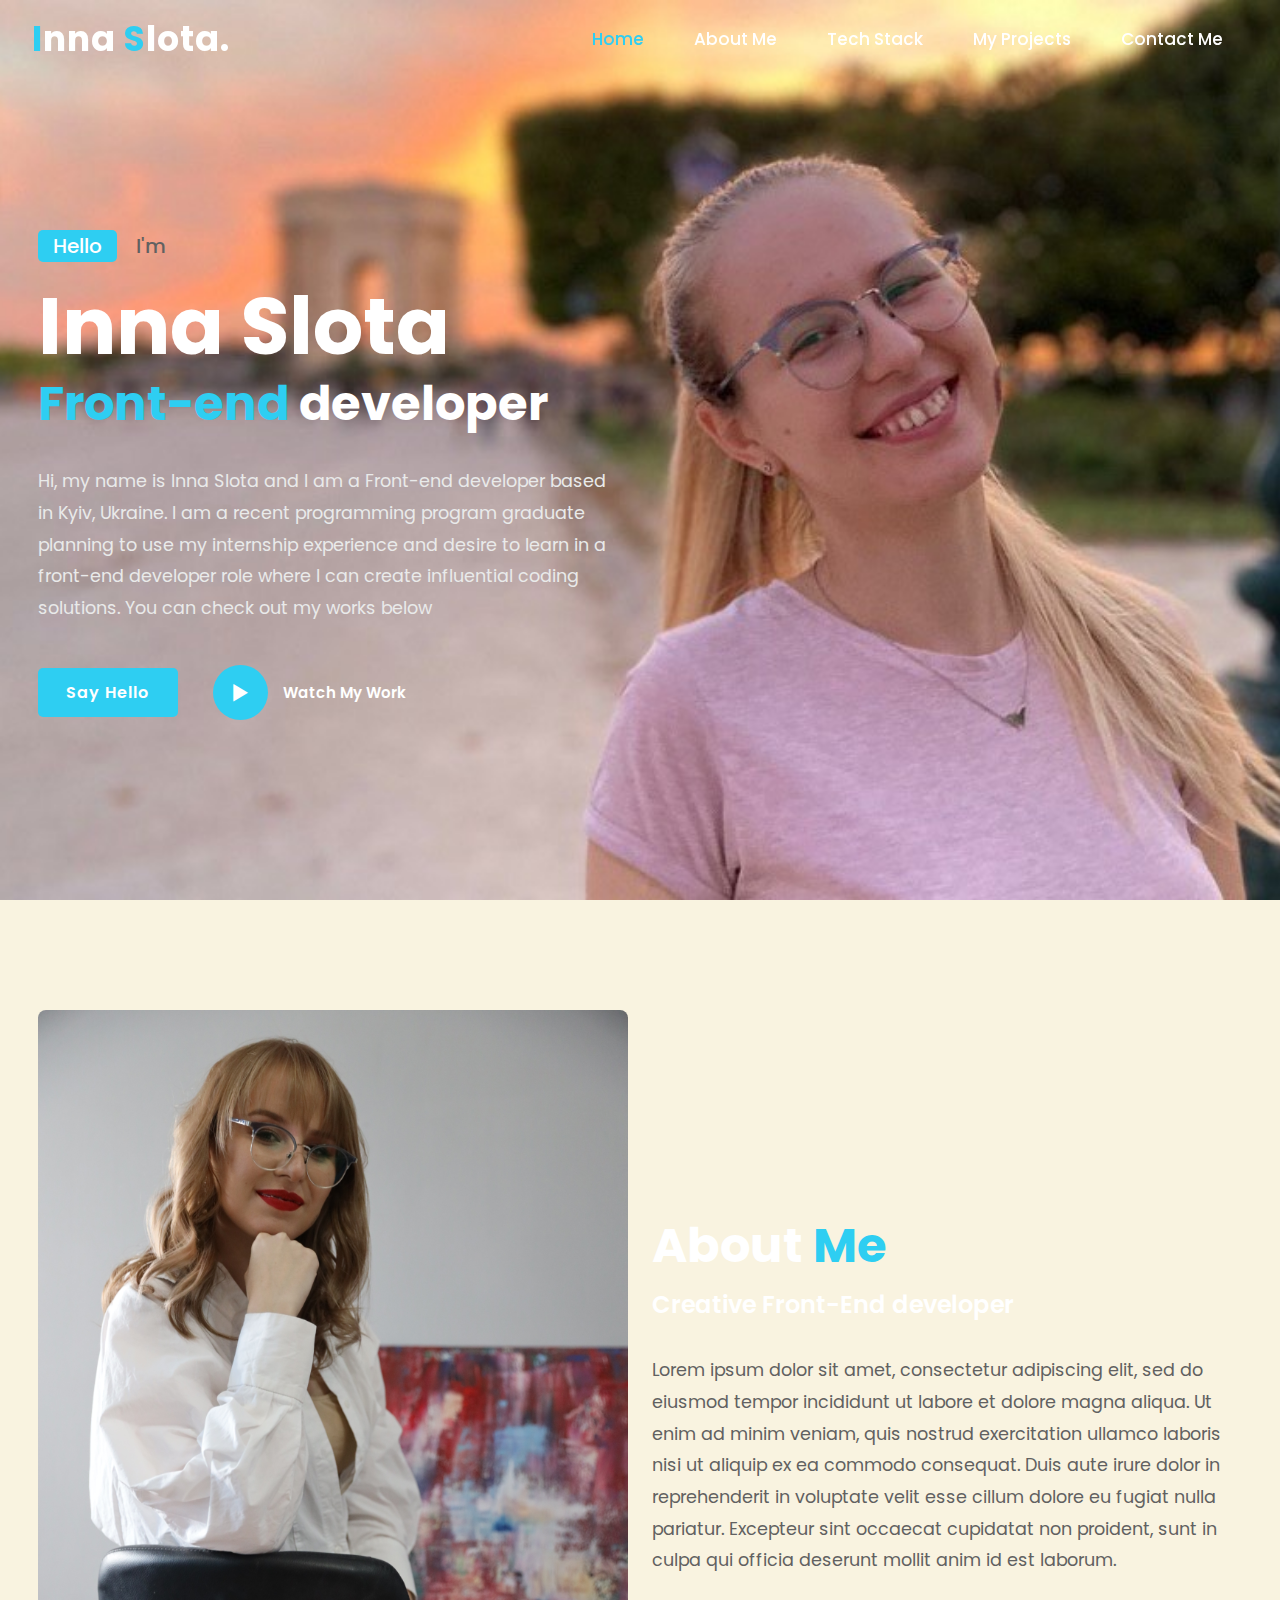
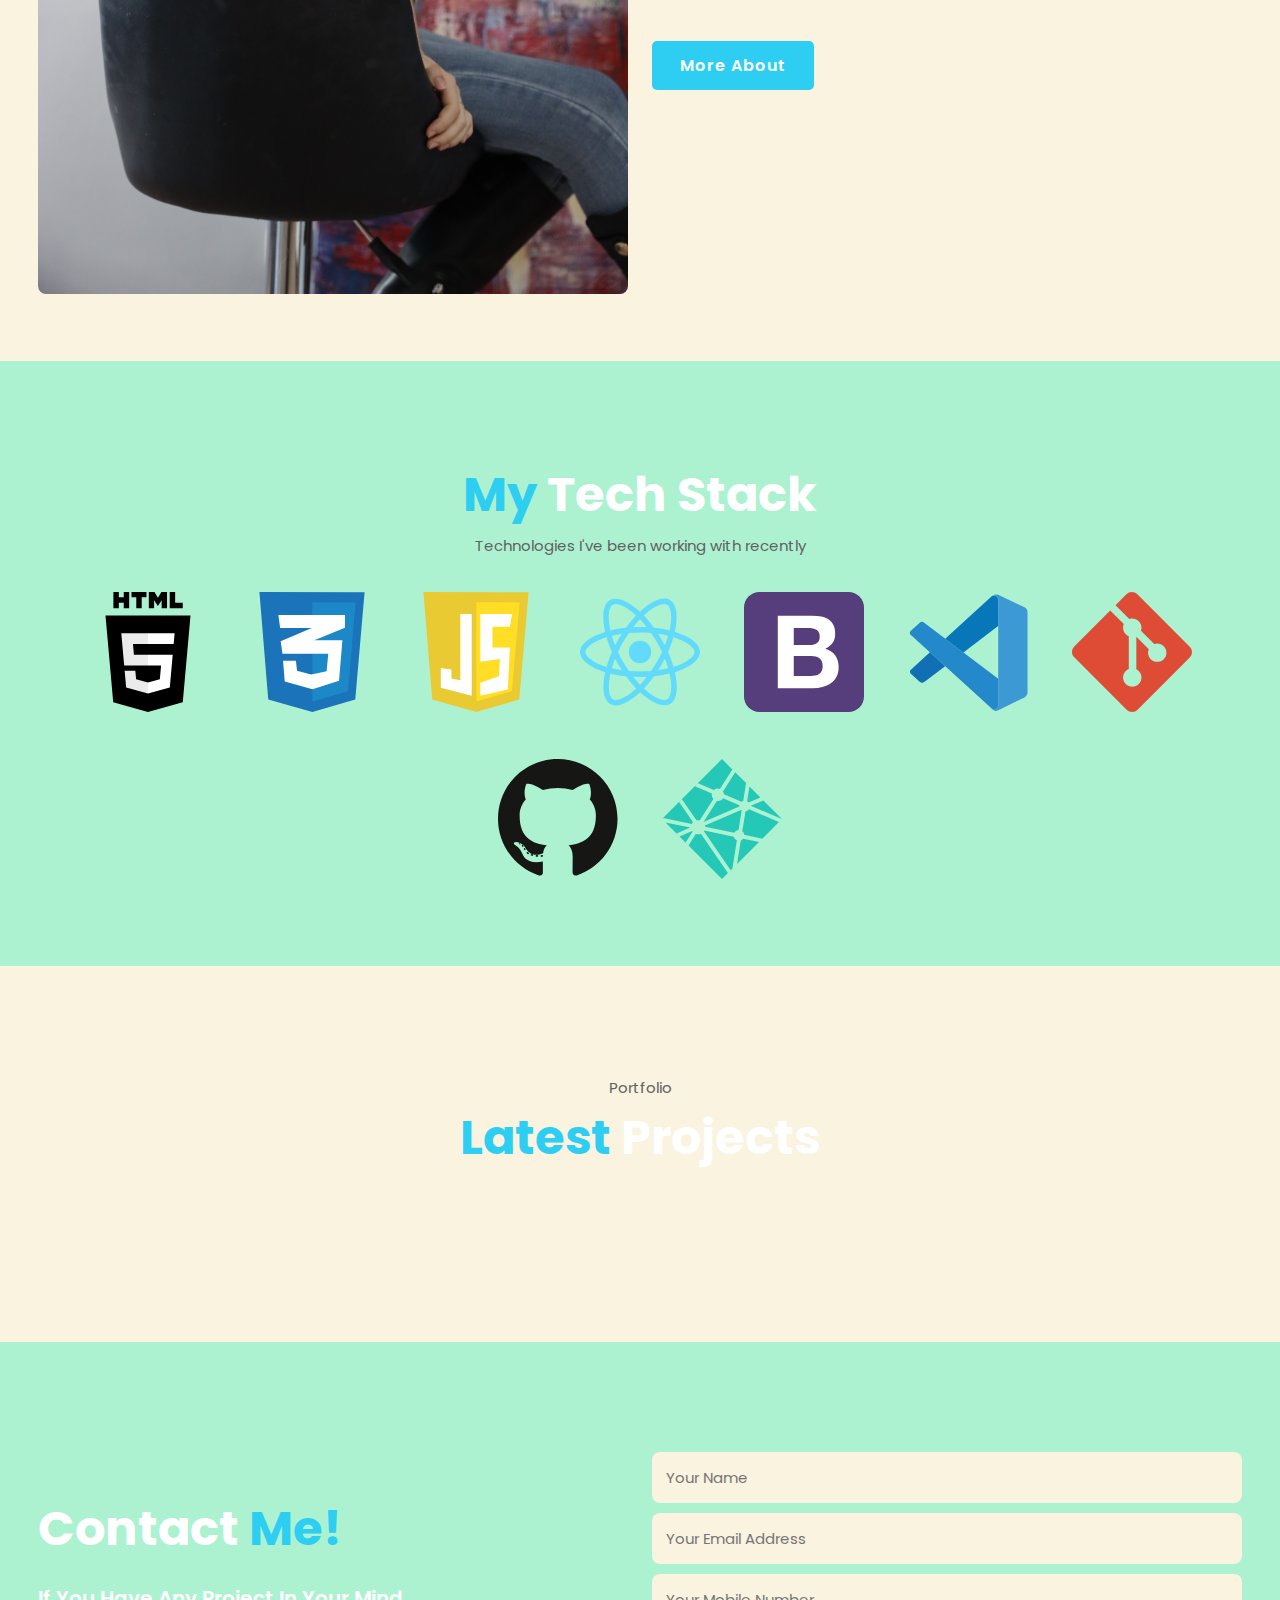
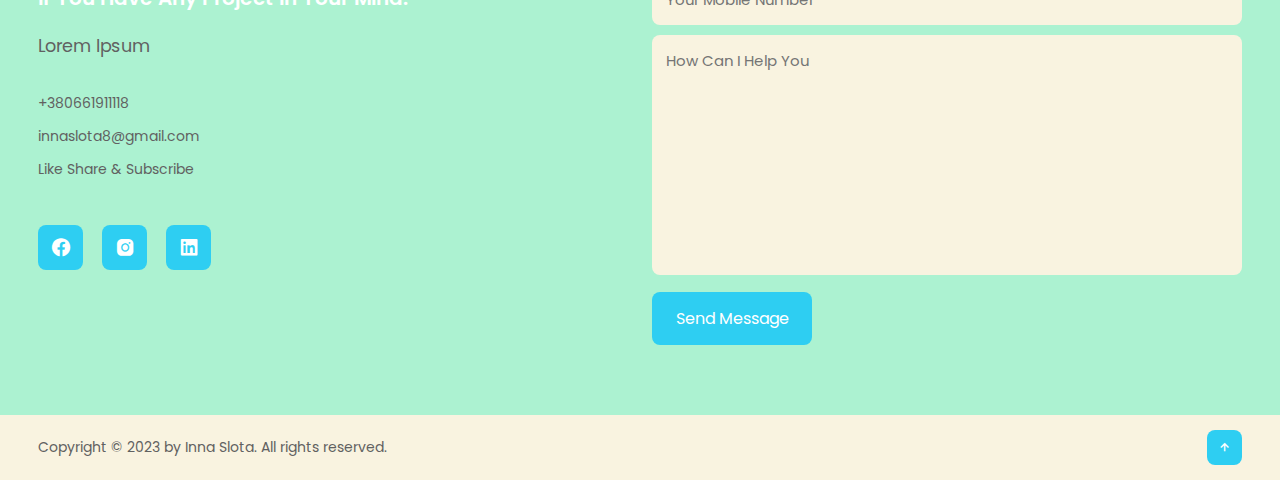
==== index.html @ 98065ada "Updated design to be responsive" ====
<!DOCTYPE html>
<html lang="en">
  <head>
    <meta charset="UTF-8" />
    <meta http-equiv="X-UA-Compatible" content="IE=edge" />
    <meta name="viewport" content="width=device-width, initial-scale=1.0" />
    <title>Portfolio</title>
    <link rel="stylesheet" href="styles/style.css" />
    <link
      rel="stylesheet"
      href="https://unpkg.com/boxicons@latest/css/boxicons.min.css"
    />
    <link
      href="https://fonts.googleapis.com/css2?family=Poppins:wght@300;400;500;600;700;800;900&display=swap"
      rel="stylesheet"
    />
  </head>
  <body>
    <!--header design-->
    <header>
      <a href="#" class="logo"><span>I</span>nna<span> S</span>lota.</a>

      <ul class="navlist">
        <li>
          <a href="#home" class="active navlink">Home</a>
        </li>
        <li>
          <a href="#about" class="navlink">About Me</a>
        </li>
        <li>
          <a href="#techstack" class="navlink">Tech Stack</a>
        </li>
        <li>
          <a href="#portfolio" class="navlink">My Projects</a>
        </li>
        <li>
          <a href="#contact" class="navlink">Contact Me</a>
        </li>
      </ul>

      <div class="bx bx-menu" id="menu-icon"></div>
    </header>

    <!--home section design-->
    <section class="home" id="home">
      <div class="home-text">
        <div class="slide">
          <span class="one">Hello</span>
          <span class="two">I'm</span>
        </div>
        <h1>Inna Slota</h1>
        <h3><span>Front-end</span> developer</h3>
        <p>
          Hi, my name is Inna Slota and I am a Front-end developer based in
          Kyiv, Ukraine. I am a recent programming program graduate planning to
          use my internship experience and desire to learn in a front-end
          developer role where I can create influential coding solutions. You
          can check out my works below
        </p>
        <div class="button">
          <a href="#" class="btn">Say Hello</a>
          <a href="#" class="btn2"><i class="bx bx-play"></i> Watch My Work</a>
        </div>
      </div>
    </section>

    <!--about section design-->
    <section class="about" id="about">
      <div class="about-img">
        <img src="images/6I7A5050.JPG" alt="about-me-photo" />
      </div>

      <div class="about-text">
        <h2>About <span>Me</span></h2>
        <h4>Creative Front-End developer</h4>
        <p>
          Lorem ipsum dolor sit amet, consectetur adipiscing elit, sed do
          eiusmod tempor incididunt ut labore et dolore magna aliqua. Ut enim ad
          minim veniam, quis nostrud exercitation ullamco laboris nisi ut
          aliquip ex ea commodo consequat. Duis aute irure dolor in
          reprehenderit in voluptate velit esse cillum dolore eu fugiat nulla
          pariatur. Excepteur sint occaecat cupidatat non proident, sunt in
          culpa qui officia deserunt mollit anim id est laborum.
        </p>
        <a href="#" class="btn">More About</a>
      </div>
    </section>

    <!--tech stack section design-->
    <section class="techstack" id="techstack">
      <div class="main-text">
        <h2><span>My</span> Tech Stack</h2>
        <p>Technologies I've been working with recently</p>

        <div class="stack-icons">
          <img src="images/html5-2.svg" alt="html5" />
          <img src="images/css-3.svg" alt="css3" />
          <img src="images/javascript-1.svg" alt="javascript" />
          <img src="images/react-2.svg" alt="react" />
          <img src="images/bootstrap-4.svg" alt="bootstrap" />
          <img src="images/visual-studio-code-1.svg" alt="visual studio code" />
          <img src="images/git-icon.svg" alt="git" />
          <img src="images/github-icon-1.svg" alt="github" />
          <img src="images/netlify.svg" alt="netfily" />
        </div>
      </div>
    </section>

    <!--portfolio section design-->
    <section class="portfolio" id="portfolio">
      <div class="main-text">
        <p>Portfolio</p>
        <h2><span>Latest</span> Projects</h2>
      </div>

      <div class="portfolio-content">
        <div class="row">
          <img src="img/Сочинение-на-тему-Природа.jpeg" alt="" />
          <div class="layer">
            <h5>Visual Design</h5>
            <p>Lorem ipsum</p>
            <a href="#"><i class="bx bx-link"></i></a>
          </div>
        </div>

        <div class="row">
          <img src="img/Сочинение-на-тему-Природа.jpeg" alt="" />
          <div class="layer">
            <h5>Visual Design</h5>
            <p>Lorem ipsum</p>
            <a href="#"><i class="bx bx-link"></i></a>
          </div>
        </div>

        <div class="row">
          <img src="img/Сочинение-на-тему-Природа.jpeg" alt="" />
          <div class="layer">
            <h5>Visual Design</h5>
            <p>Lorem ipsum</p>
            <a href="#"><i class="bx bx-link"></i></a>
          </div>
        </div>

        <div class="row">
          <img src="img/Сочинение-на-тему-Природа.jpeg" alt="" />
          <div class="layer">
            <h5>Visual Design</h5>
            <p>Lorem ipsum</p>
            <a href="#"><i class="bx bx-link"></i></a>
          </div>
        </div>
      </div>
    </section>

    <!--contact section design-->
    <section class="contact" id="contact">
      <div class="contact-text">
        <h2>Contact <span>Me!</span></h2>
        <h4>If You Have Any Project In Your Mind.</h4>
        <p>Lorem Ipsum</p>
        <div class="list">
          <li><a href="#">+380661911118</a></li>
          <li><a href="#">innaslota8@gmail.com</a></li>
          <li><a href="#">Like Share & Subscribe</a></li>
        </div>

        <div class="contact-icons">
          <a href=""><i class="bx bxl-facebook-circle"></i></a>
          <a href=""><i class="bx bxl-instagram-alt"></i></a>
          <a href=""><i class="bx bxl-linkedin-square"></i></a>
        </div>
      </div>

      <div class="contact-form">
        <form action="">
          <input type="name" placeholder="Your Name" required />
          <input type="email" placeholder="Your Email Address" required />
          <input type="" placeholder="Your Mobile Number" required />
          <textarea
            name=""
            id=""
            cols="35"
            rows="10"
            placeholder="How Can I Help You"
            required
          ></textarea>
          <input type="submit" value="Send Message" class="submit" required />
        </form>
      </div>
    </section>

    <!--end section design-->
    <section class="end">
      <div class="last-text">
        <p>Copyright © 2023 by Inna Slota. All rights reserved.</p>
      </div>

      <div class="top">
        <a href="#home"><i class="bx bx-up-arrow-alt"></i></a>
      </div>
    </section>

    <!--custom JS link-->
    <script src="app.js"></script>
  </body>
</html>
---- styles/style.css ----
* {
  padding: 0;
  margin: 0;
  box-sizing: border-box;
  font-family: "Poppins", sans-serif;
  text-decoration: none;
  list-style: none;
  scroll-behavior: smooth;
}

:root {
  --bg-color: #f9f3e0;
  --second-bg-color: #acf2d1;
  --text-color: #fff;
  --second-color: rgb(97, 97, 97);
  --main-color: #2ecef2;
  --big-font: 5rem;
  --h2-font: 3rem;
  --p-font: 1.1rem;
}

body {
  background: var(--bg-color);
  color: var(--text-color);
}

header {
  position: fixed;
  width: 100%;
  top: 0;
  right: 0;
  z-index: 1000;
  display: flex;
  align-items: center;
  justify-content: space-between;
  background: transparent;
  padding: 22px 15%;
  border-bottom: 1px solid transparent;
  transition: all 0.45s ease;
}

header.sticky {
  background: linear-gradient(
    180deg,
    rgba(249, 243, 224, 1) 0%,
    rgba(46, 206, 242, 1) 280%
  );
  border-bottom: 1px solid #b0e4f0;
  padding: 12px 15%;
}

.logo {
  color: var(--text-color);
  font-size: 35px;
  font-weight: 700;
  letter-spacing: 1px;
}

span {
  color: var(--main-color);
}

.navlist {
  display: flex;
}

.navlist a {
  color: var(--text-color);
  text-shadow: #304c67;
  font-size: 17px;
  font-weight: 500;
  margin: 0 25px;
  transition: all 0.45s ease;
}

.navlist a:hover {
  color: var(--main-color);
}

.navlist a.active {
  color: var(--main-color);
}

#menu-icon {
  font-size: 35px;
  color: var(--text-color);
  z-index: 10001;
  cursor: pointer;
  margin-left: 25px;
  display: none;
}

/*design Home section*/
section {
  padding: 160px 15% 120px;
}

.home {
  position: relative;
  height: 100vh;
  width: 100%;
  background-image: url(../images/background.jpg);
  background-size: cover;
  background-position: center;
  display: flex;
  align-items: center;
  justify-content: flex-start;
}

.slide {
  margin-bottom: 20px;
}

.one {
  display: inline-block;
  margin-right: 15px;
  height: 32px;
  padding: 0 15px;
  line-height: 32px;
  font-size: 20px;
  font-weight: 500;
  border-radius: 5px;
  background: var(--main-color);
  color: var(--text-color);
}

.two {
  display: inline-block;
  color: var(--second-color);
  font-size: 20px;
  font-weight: 500;
}

.home-text h1 {
  font-size: var(--big-font);
  font-weight: 700;
  color: var(--text-color);
  line-height: 1.1;
  margin: 0 0 8px;
}

.home-text h3 {
  color: var(--text-color);
  margin: 0 0 35px;
  font-size: 3rem;
  font-weight: 700;
  line-height: 1.1;
}

.home-text p {
  color: #e9eaea;
  font-size: var(--p-font);
  line-height: 1.8;
  margin-bottom: 40px;
  width: 580px;
}

.button {
  display: inline-flex;
  align-items: center;
  justify-content: center;
}

.btn {
  display: inline-block;
  padding: 12px 28px;
  background-color: var(--main-color);
  border-radius: 5px;
  color: var(--text-color);
  font-size: 1rem;
  letter-spacing: 1px;
  font-weight: 600;
  transition: all 0.45s ease;
}

.btn:hover {
  transform: scale(0.9);
}

.btn2 {
  display: inline-flex;
  align-items: center;
  justify-content: center;
  font-size: 15px;
  font-weight: 600;
  color: var(--text-color);
  margin-left: 35px;
}

.btn2 i {
  height: 55px;
  width: 55px;
  background: var(--main-color);
  color: var(--text-color);
  display: flex;
  align-items: center;
  justify-content: center;
  font-size: 35px;
  border-radius: 50%;
  margin-right: 15px;
  transition: all 0.45s ease;
}

.btn2 i:hover {
  transform: scale(1.1) translateY(5px);
}

/*design About section*/
.about {
  display: grid;
  grid-template-columns: repeat(2, 1fr);
  align-items: center;
  gap: 1.5rem;
}

.about-img,
.about-img img {
  height: auto;
  width: 100%;
  border-radius: 8px;
}

.about-text h2 {
  font-size: var(--h2-font);
  line-height: 1;
}

.about-text h4 {
  font-size: 24px;
  font-weight: 600;
  color: var(--text-color);
  line-height: 1.7;
  margin: 15px 0 30px;
}

.about-text p {
  color: var(--second-color);
  font-size: var(--p-font);
  line-height: 1.8;
  margin-bottom: 4rem;
}

/*design Tech Stack section*/

.stack-icons img {
  width: 120px;
  height: 120px;
  margin: 20px;
}

.stack-icons img:hover {
  transform: translateY(-8px);
  cursor: pointer;
}

.techstack {
  background: var(--second-bg-color);
}

.main-text {
  text-align: center;
}

.main-text h2 {
  font-size: var(--h2-font);
  line-height: 1;
  margin-bottom: 15px;
}

.main-text p {
  color: var(--second-color);
  font-size: 15px;
  margin-bottom: 15px;
}

/*design Portfolio section*/

.portfolio-content {
  display: grid;
  grid-template-columns: repeat(auto-fit, minmax(350px, auto));
  align-items: center;
  gap: 2.5rem;
  margin-top: 5rem;
}

.row {
  position: relative;
  overflow: hidden;
  border-radius: 8px;
  cursor: pointer;
}

.row img {
  width: 100%;
  border-radius: 8px;
  display: block;
  transition: transform 0.5s;
}

.layer {
  width: 100%;
  height: 0;
  background: linear-gradient(rgba(0, 0, 0, 0.1), #3f6181);
  position: absolute;
  border-radius: 8px;
  left: 0;
  bottom: 0;
  overflow: hidden;
  display: flex;
  flex-direction: column;
  align-items: center;
  justify-content: center;
  text-align: center;
  padding: 0 40px;
  transition: height 0.5s;
}

.layer h5 {
  font-size: 20px;
  font-weight: 600;
  margin-bottom: 15px;
}

.layer p {
  color: var(--second-color);
  font-size: 1rem;
  line-height: 1.8;
}

.layer i {
  color: var(--main-color);
  margin-top: 20px;
  font-size: 20px;
  background: var(--text-color);
  width: 60px;
  height: 60px;
  display: flex;
  align-items: center;
  justify-content: center;
  border-radius: 50%;
}

.row:hover img {
  transform: scale(1.1);
}

.row:hover .layer {
  height: 100%;
}

/*design Contact section*/

.contact {
  background: var(--second-bg-color);
  display: grid;
  grid-template-columns: repeat(2, 1fr);
  align-items: center;
  gap: 1.5rem;
}

.contact-text h4 {
  color: var(--text-color);
  margin: 18px 0;
  font-size: 20px;
  font-weight: 600;
}

.contact-text h2 {
  font-size: var(--h2-font);
}

.contact-text p {
  color: var(--second-color);
  font-size: var(--p-font);
  line-height: 1.8;
  margin-bottom: 30px;
}

.list {
  margin-bottom: 2.8rem;
}

.list li {
  margin-bottom: 12px;
}

.list li a {
  display: block;
  color: var(--second-color);
  font-size: 14px;
  transition: all 0.45s ease;
}

.list li a:hover {
  color: var(--text-color);
  transform: translate(5px);
}

.contact-icons i {
  height: 45px;
  width: 45px;
  background: var(--main-color);
  color: var(--text-color);
  font-size: 22px;
  display: inline-flex;
  align-items: center;
  justify-content: center;
  border-radius: 8px;
  margin-right: 15px;
  transition: all 0.45s ease;
  margin-bottom: 2.8rem;
}

.contact-icons i:hover {
  background: var(--text-color);
  color: var(--main-color);
}

.contact-form form {
  position: relative;
}

.contact-form form input,
form textarea {
  width: 100%;
  padding: 14px;
  background: var(--bg-color);
  color: var(--text-color);
  border: none;
  outline: none;
  font-size: 15px;
  border-radius: 8px;
  margin-bottom: 10px;
}

.contact-form textarea {
  resize: none;
  height: 240px;
}

.contact-form .submit {
  display: inline-block;
  font-size: 16px;
  background: var(--main-color);
  color: var(--text-color);
  width: 160px;
  transition: all 0.45s ease;
}

.contact-form .submit:hover {
  transform: scale(1.1);
  cursor: pointer;
}

/*design End section*/

.end {
  padding: 20px 15%;
  display: flex;
  flex-wrap: wrap;
  align-items: center;
  justify-content: space-between;
  gap: 2rem;
  background: var(--bg-color);
}

.last-text p {
  color: var(--second-color);
  font-size: 14px;
}

.top i {
  padding: 10px;
  border-radius: 8px;
  font-size: 15px;
  color: var(--text-color);
  background: var(--main-color);
}

/*Responsive*/

@media (max-width: 1480px) {
  header {
    padding: 12px 2.5%;
    transition: 0.1s;
  }

  header.sticky {
    padding: 10px 2.5%;
    transition: 0.1s;
  }

  section {
    padding: 110px 3% 60px;
  }

  .end {
    padding: 15px 3%;
  }
}

@media (max-width: 1100px) {
  :root {
    --big-font: 4rem;
    --h2-font: 2.5rem;
    --p-font: 1rem;
    transition: 0.1s;
  }

  .home-text h3 {
    font-size: 2.5rem;
  }
}

@media (max-width: 920px) {
  .about {
    grid-template-columns: 1fr;
  }

  .about-img {
    margin: 0 auto;
    order: 2;
  }

  .about-img img {
    width: 100%;
    height: auto;
    max-width: 100%;
  }

  .contact {
    grid-template-columns: 1fr;
  }

  #menu-icon {
    display: block;
  }

  .navlist {
    position: absolute;
    top: -1000px;
    right: 0;
    left: 0;
    display: flex;
    flex-direction: column;
    background: var(--bg-color);
    text-align: left;
    transition: all 0.45s ease;
  }

  .navlist a {
    display: block;
    margin: 17px;
    font-size: 20px;
    color: var(--second-color);
    transition: all 0.45s ease;
  }

  .navlist a:hover {
    color: var(--main-color);
  }

  .navlist a.active {
  }

  .navlist.open {
    top: 100%;
  }

  .home-text p {
    width: 360px;
  }
}

@media (max-width: 460px) {
  :root {
    --big-font: 3rem;
    --h2-font: 2rem;
    --p-font: 0.8rem;
    transition: 0.1s;
  }

  .home-text h3 {
    font-size: 2rem;
  }

  .home-text p {
    width: 100%;
    color: var(--text-color);
  }

  .home {
    height: 95vh;
  }

  .stack-icons img {
    width: 100px;
    height: 100px;
    margin: 15px;
  }
}

@media (max-width: 360px) {
  .slide {
    margin-top: 100px;
  }

  .btn,
  .btn2 {
    padding: 8px 19px;
    font-size: 0.7rem;
  }

  .btn2 i {
    width: 36px;
    height: 36px;
    font-size: 24px;
  }

  .stack-icons img {
    width: 80px;
    height: 80px;
    margin: 10px;
  }

  .home {
    height: 110vh;
  }

  .portfolio-content {
    grid-template-columns: repeat(auto-fit, minmax(200px, auto));
  }
}
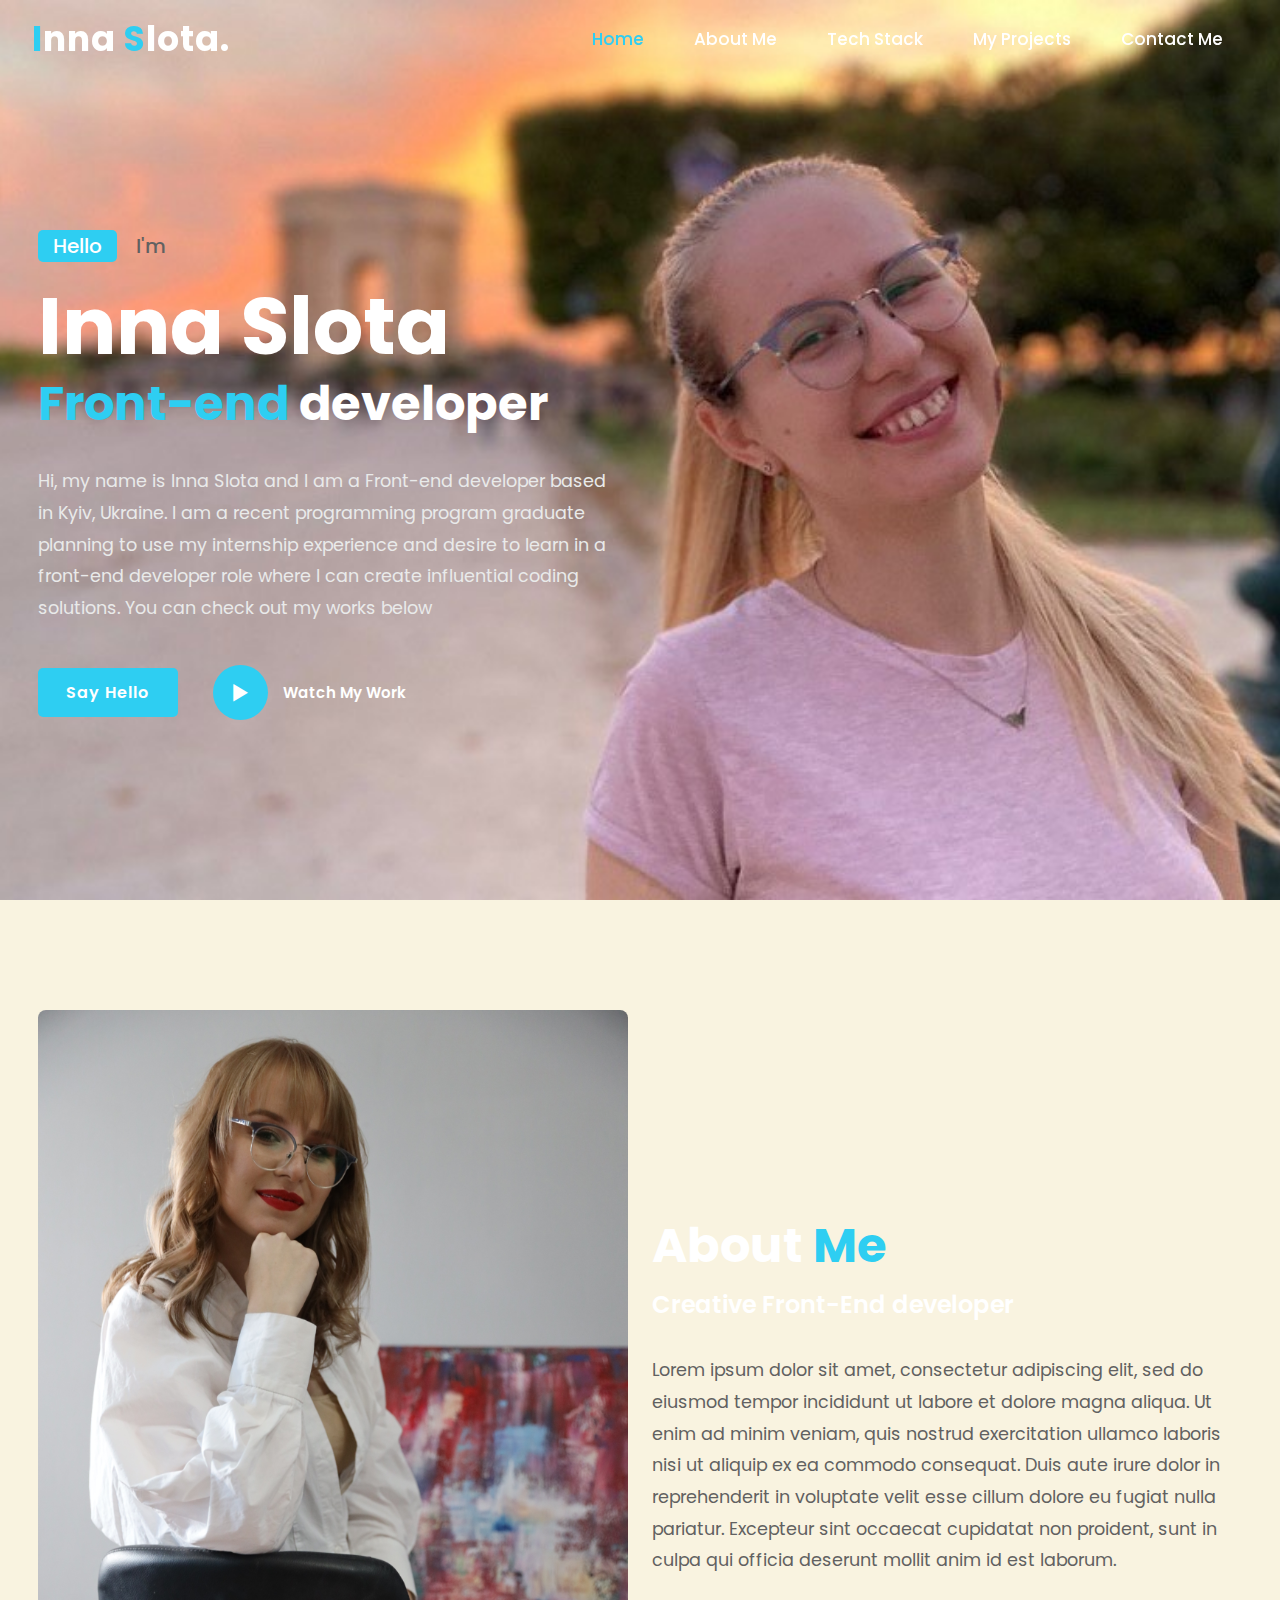
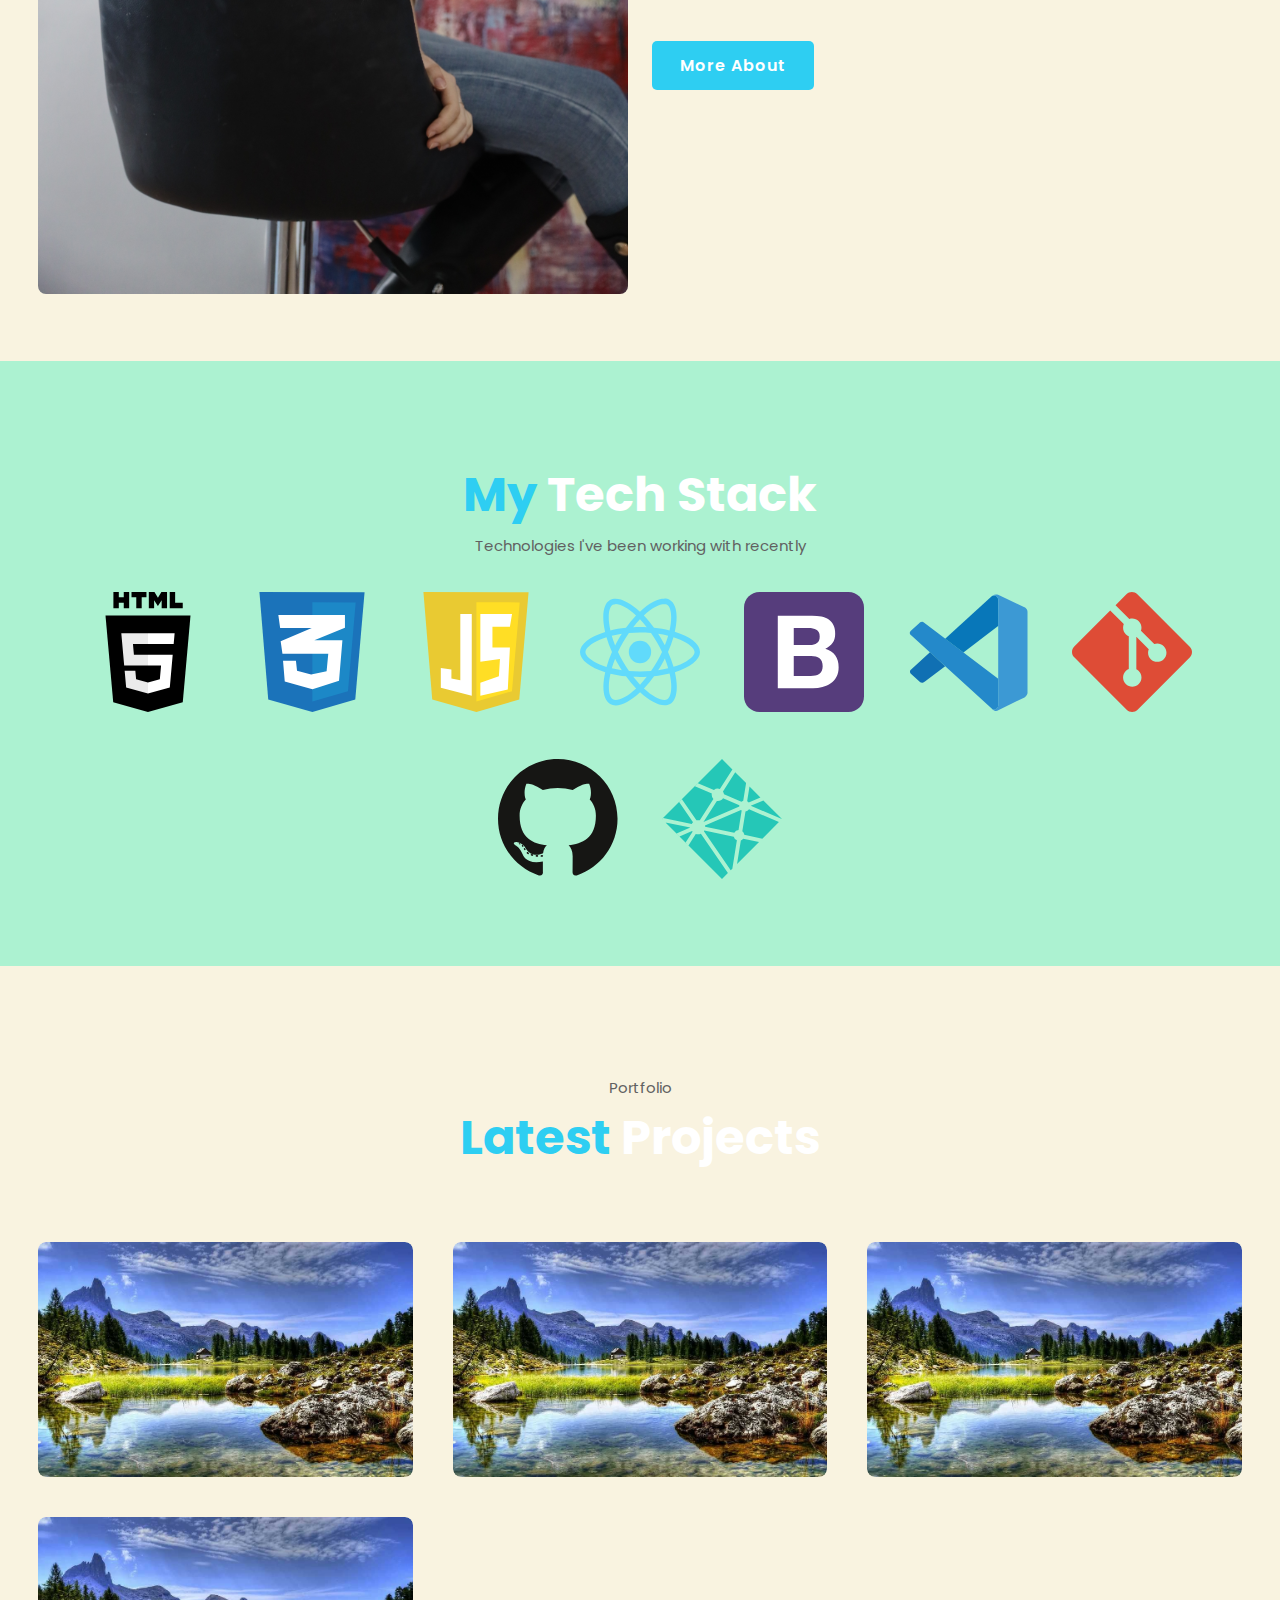
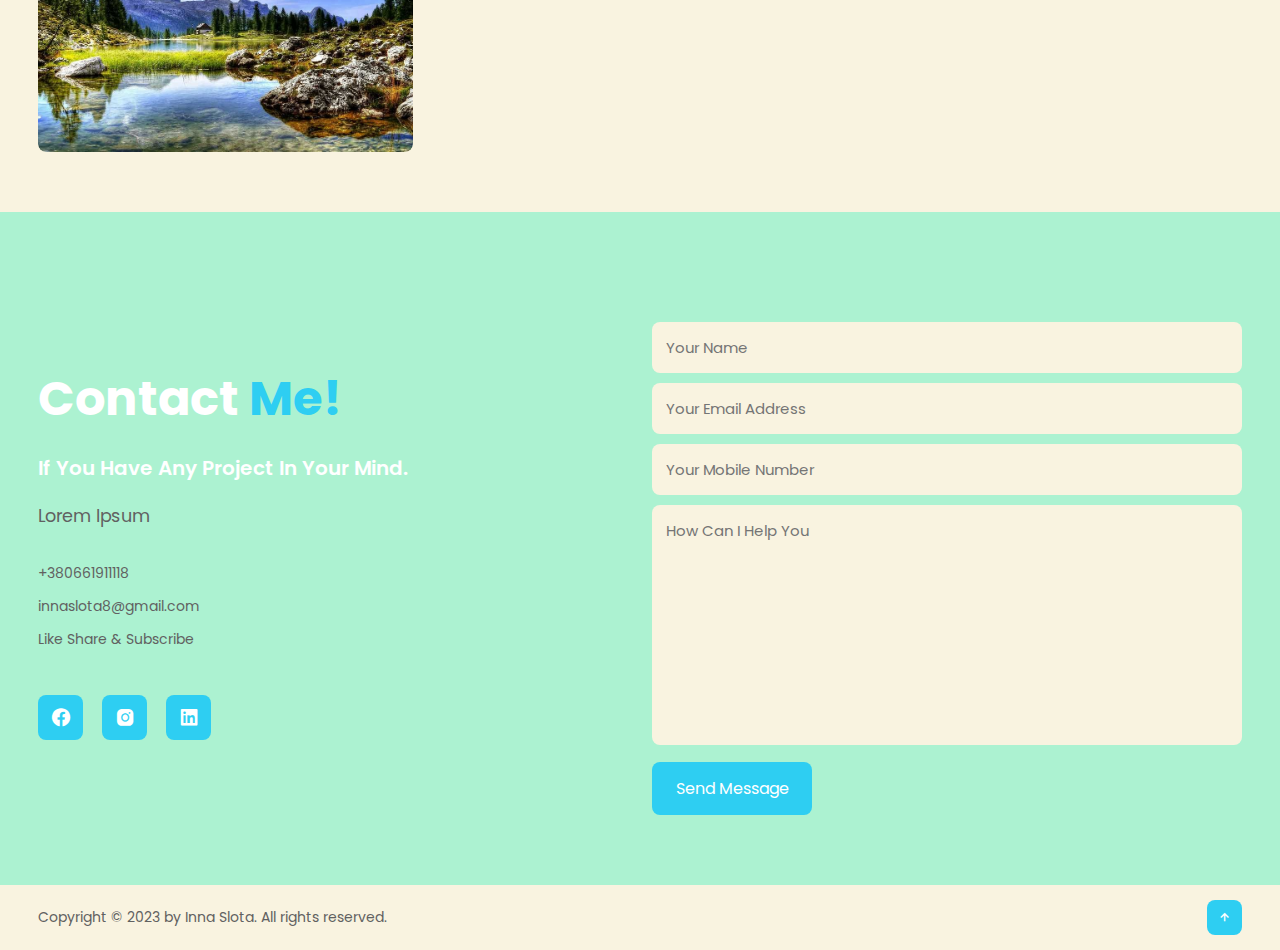
==== commit 738a97e8: "Updated portfolio images" ====
--- a/index.html
+++ b/index.html
@@ -115,34 +115,34 @@
 
       <div class="portfolio-content">
         <div class="row">
-          <img src="img/Сочинение-на-тему-Природа.jpeg" alt="" />
-          <div class="layer">
-            <h5>Visual Design</h5>
-            <p>Lorem ipsum</p>
-            <a href="#"><i class="bx bx-link"></i></a>
-          </div>
-        </div>
-
-        <div class="row">
-          <img src="img/Сочинение-на-тему-Природа.jpeg" alt="" />
-          <div class="layer">
-            <h5>Visual Design</h5>
-            <p>Lorem ipsum</p>
-            <a href="#"><i class="bx bx-link"></i></a>
-          </div>
-        </div>
-
-        <div class="row">
-          <img src="img/Сочинение-на-тему-Природа.jpeg" alt="" />
-          <div class="layer">
-            <h5>Visual Design</h5>
-            <p>Lorem ipsum</p>
-            <a href="#"><i class="bx bx-link"></i></a>
-          </div>
-        </div>
-
-        <div class="row">
-          <img src="img/Сочинение-на-тему-Природа.jpeg" alt="" />
+          <img src="images/Сочинение-на-тему-Природа.jpeg" alt="" />
+          <div class="layer">
+            <h5>Visual Design</h5>
+            <p>Lorem ipsum</p>
+            <a href="#"><i class="bx bx-link"></i></a>
+          </div>
+        </div>
+
+        <div class="row">
+          <img src="images/Сочинение-на-тему-Природа.jpeg" alt="" />
+          <div class="layer">
+            <h5>Visual Design</h5>
+            <p>Lorem ipsum</p>
+            <a href="#"><i class="bx bx-link"></i></a>
+          </div>
+        </div>
+
+        <div class="row">
+          <img src="images/Сочинение-на-тему-Природа.jpeg" alt="" />
+          <div class="layer">
+            <h5>Visual Design</h5>
+            <p>Lorem ipsum</p>
+            <a href="#"><i class="bx bx-link"></i></a>
+          </div>
+        </div>
+
+        <div class="row">
+          <img src="images/Сочинение-на-тему-Природа.jpeg" alt="" />
           <div class="layer">
             <h5>Visual Design</h5>
             <p>Lorem ipsum</p>
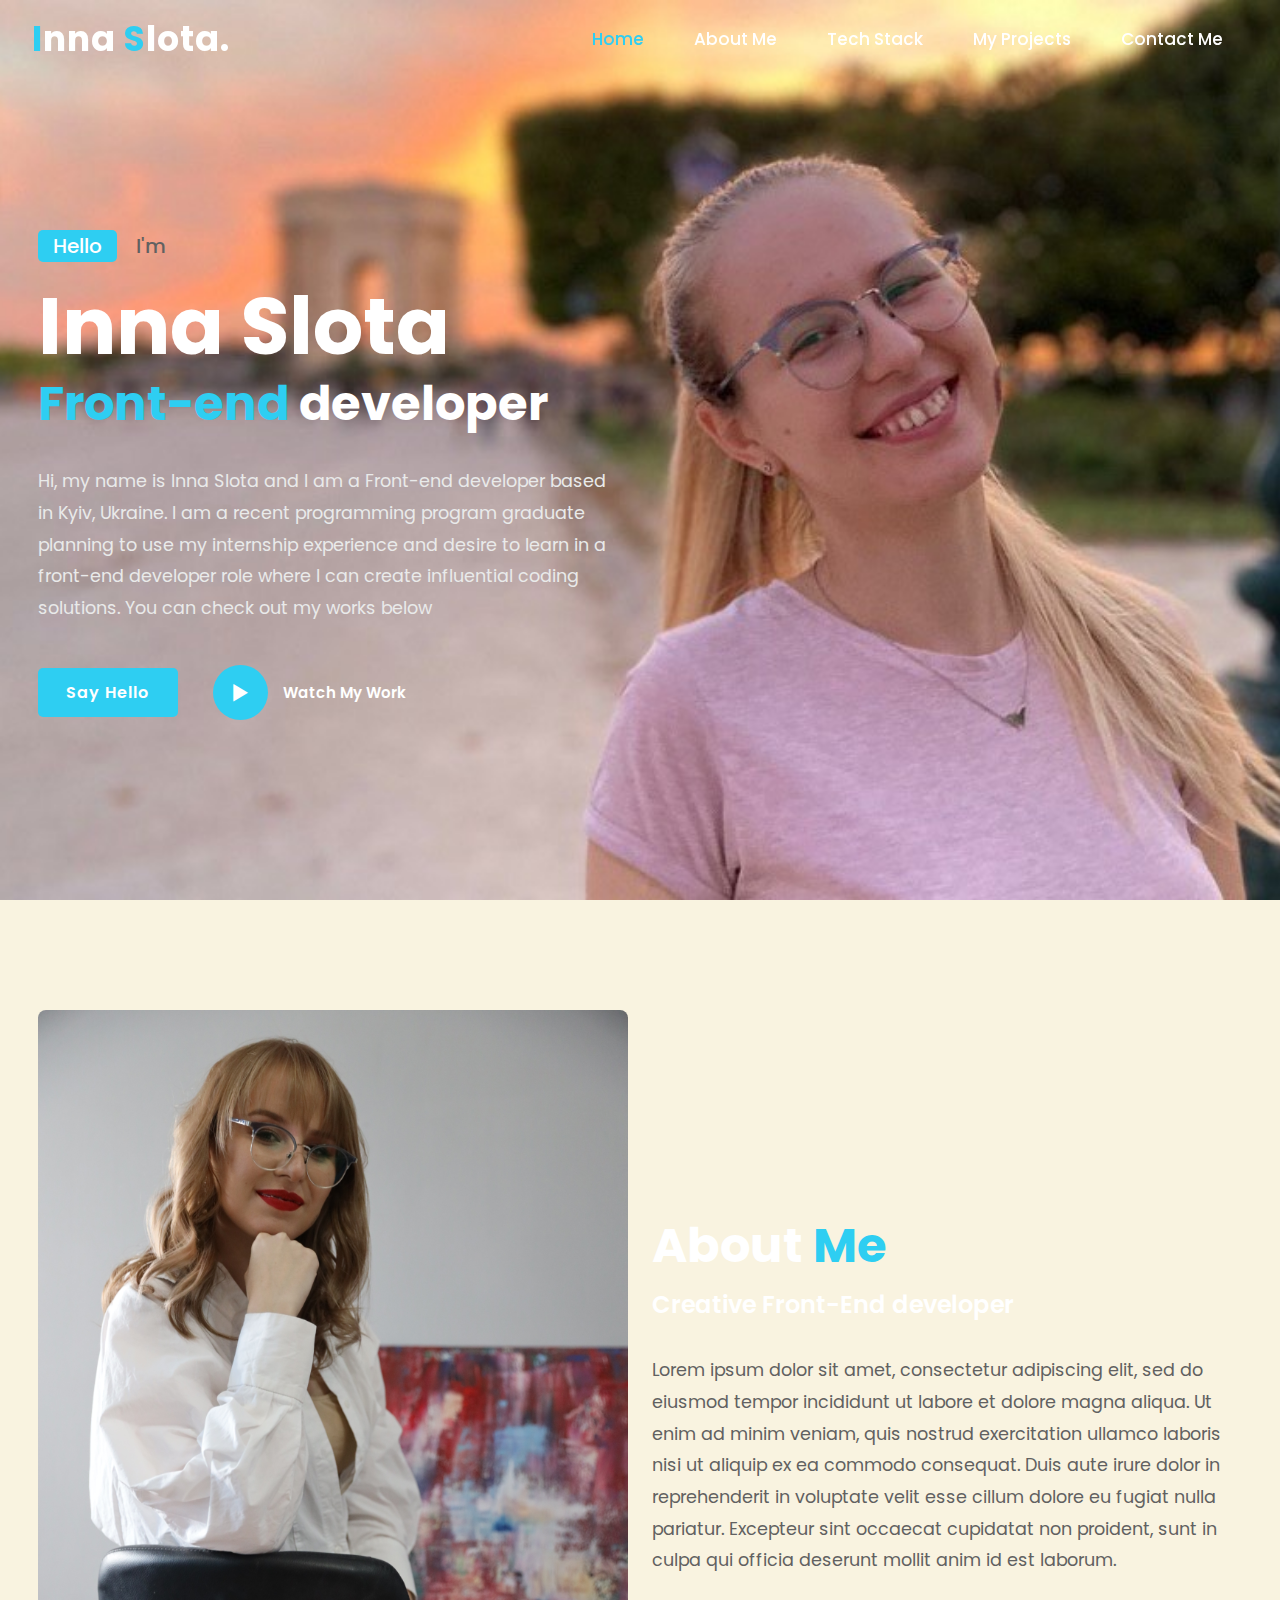
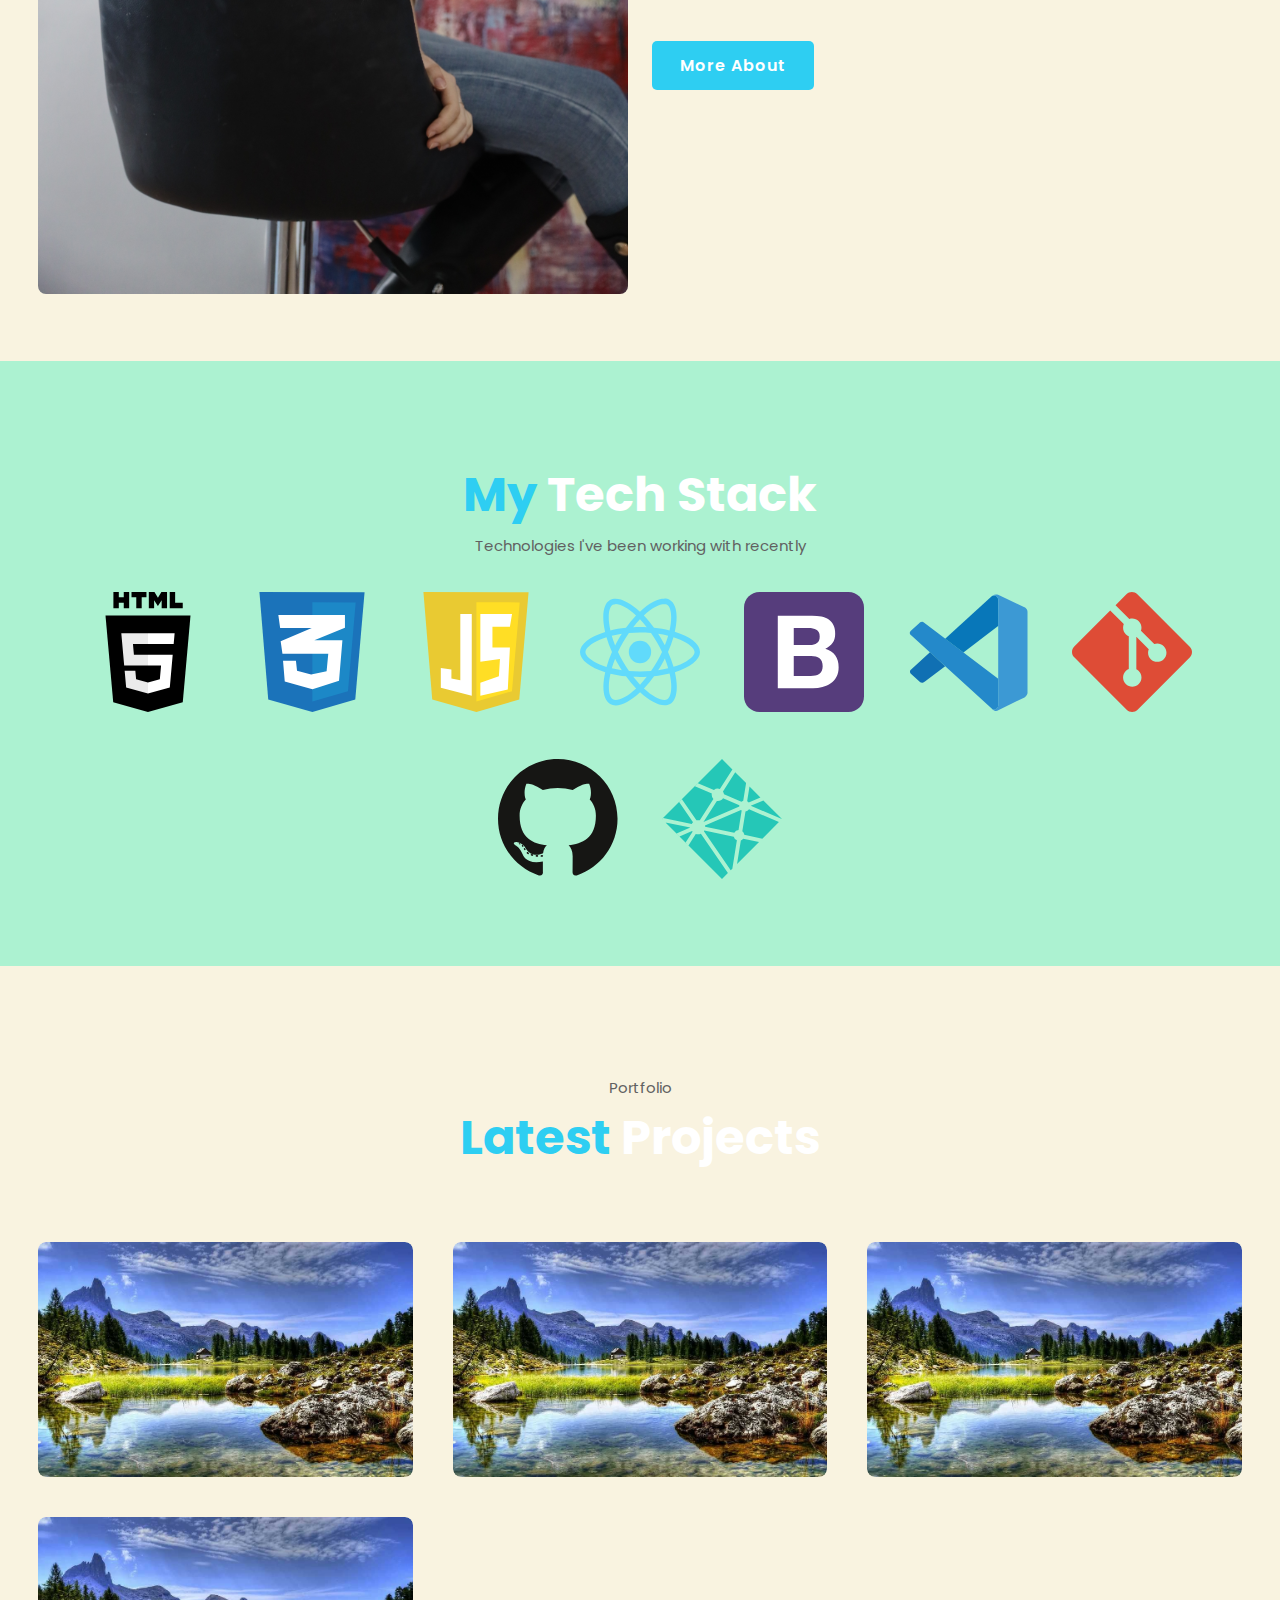
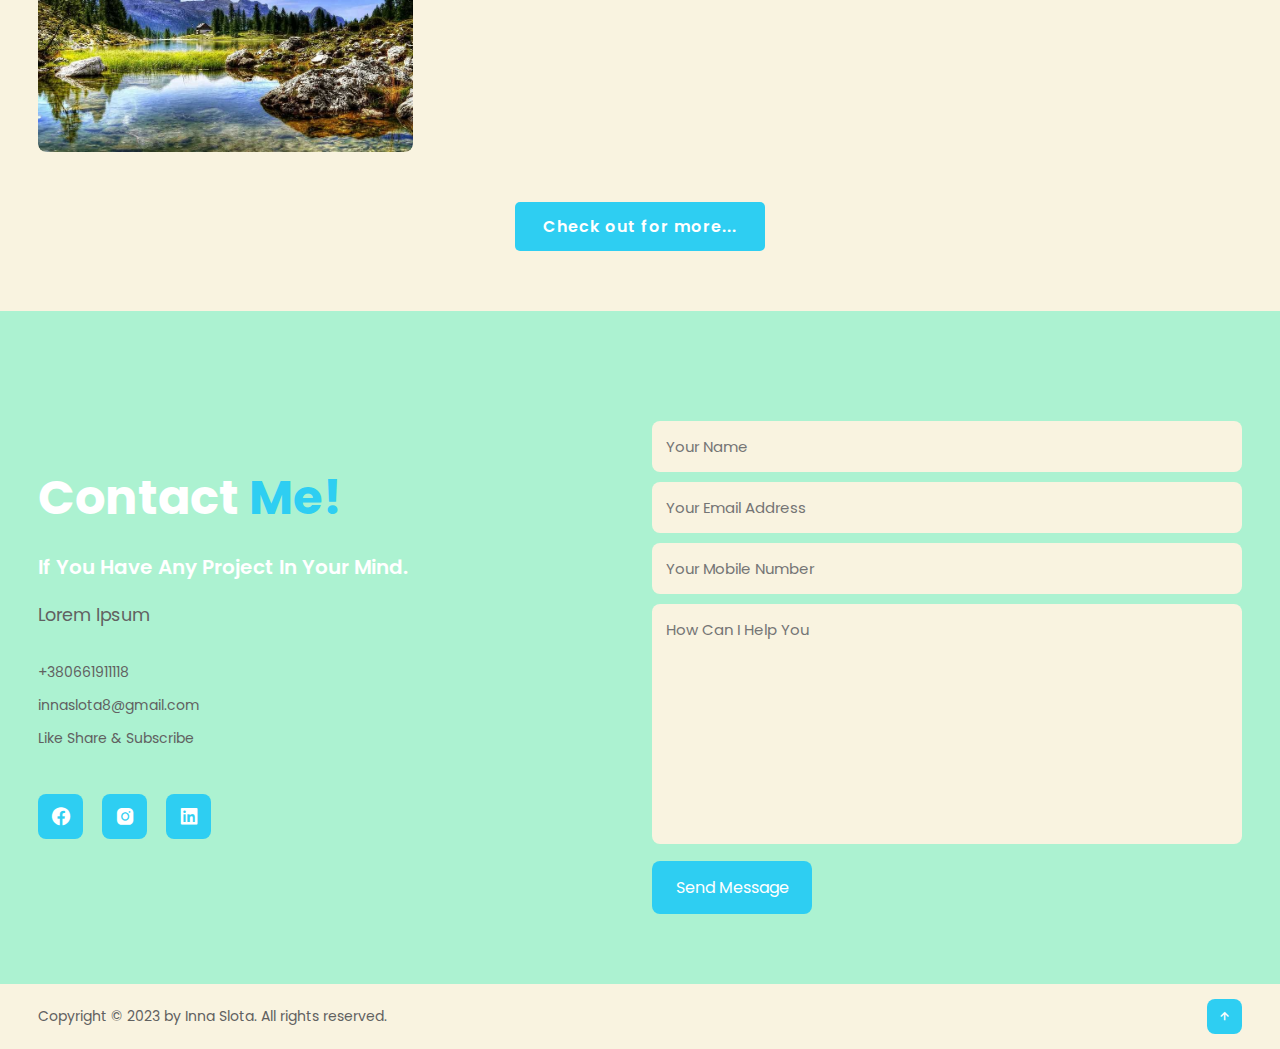
==== commit 4c1d711e: "Added Project page and styled it. Added swiper for the mobile mode" ====
--- a/index.html
+++ b/index.html
@@ -82,7 +82,7 @@
           pariatur. Excepteur sint occaecat cupidatat non proident, sunt in
           culpa qui officia deserunt mollit anim id est laborum.
         </p>
-        <a href="#" class="btn">More About</a>
+        <a href="about.html" class="btn">More About</a>
       </div>
     </section>
 
@@ -149,6 +149,10 @@
             <a href="#"><i class="bx bx-link"></i></a>
           </div>
         </div>
+      </div>
+
+      <div class="portfolio-button">
+        <a class="btn" href="projects.html">Check out for more...</a>
       </div>
     </section>
 
--- a/styles/style.css
+++ b/styles/style.css
@@ -14,6 +14,7 @@
   --text-color: #fff;
   --second-color: rgb(97, 97, 97);
   --main-color: #2ecef2;
+  --third-color: #65e5a9;
   --big-font: 5rem;
   --h2-font: 3rem;
   --p-font: 1.1rem;
@@ -220,12 +221,14 @@
   border-radius: 8px;
 }
 
-.about-text h2 {
+.about-text h2,
+.heading h2 {
   font-size: var(--h2-font);
   line-height: 1;
 }
 
-.about-text h4 {
+.about-text h4,
+.heading h4 {
   font-size: 24px;
   font-weight: 600;
   color: var(--text-color);
@@ -233,7 +236,8 @@
   margin: 15px 0 30px;
 }
 
-.about-text p {
+.about-text p,
+.about-content p {
   color: var(--second-color);
   font-size: var(--p-font);
   line-height: 1.8;
@@ -346,6 +350,17 @@
 
 .row:hover .layer {
   height: 100%;
+}
+
+.portfolio-button {
+  display: flex;
+  align-items: center;
+  justify-content: center;
+}
+
+.portfolio-button a {
+  margin-top: 50px;
+  border: 0px;
 }
 
 /*design Contact section*/
@@ -572,6 +587,14 @@
   }
 }
 
+@media (max-width: 530px) {
+  .stack-icons img {
+    width: 90px;
+    height: 90px;
+    margin: 15px;
+  }
+}
+
 @media (max-width: 460px) {
   :root {
     --big-font: 3rem;
@@ -593,10 +616,8 @@
     height: 95vh;
   }
 
-  .stack-icons img {
-    width: 100px;
-    height: 100px;
-    margin: 15px;
+  .last-text p {
+    max-width: 250px;
   }
 }
 
@@ -630,4 +651,234 @@
   .portfolio-content {
     grid-template-columns: repeat(auto-fit, minmax(200px, auto));
   }
-}
+
+  .last-text p {
+    max-width: 180px;
+  }
+}
+
+/*About me page*/
+
+.about-section,
+.achievements {
+  background: var(--second-bg-color);
+}
+
+.heading {
+  text-align: center;
+}
+
+.about-content .btn {
+  border: 0px;
+}
+
+.qualifications-content i,
+.qualifications-content .qualification_button {
+  color: var(--third-color);
+}
+
+.qualification-section-content {
+  color: var(--second-color);
+}
+
+.qualifications-content {
+  display: flex;
+  justify-content: space-evenly;
+  margin-bottom: 30px;
+}
+
+.qualification_button {
+  font-size: 24px;
+  font-weight: 500;
+  cursor: pointer;
+}
+
+.qualification_button:hover {
+  color: var(--main-color);
+}
+
+.qualification-icon {
+  font-size: 1.8rem;
+  margin-right: 5px;
+}
+
+.qualification-data {
+  display: grid;
+  grid-template-columns: 1fr max-content 1fr;
+  column-gap: 1.5rem;
+}
+
+.qualification-data-tab {
+  text-align: right;
+}
+
+.qualification-title {
+  font-size: 1.1em;
+  font-weight: 600;
+}
+
+.qualification-subtitle {
+  font-size: 0.95em;
+  font-weight: 400;
+  margin-bottom: 8px;
+}
+
+.qualification_calendar {
+  font-size: 0.7em;
+  font-weight: 200;
+  margin-bottom: 10px;
+}
+
+.qualification-rounder {
+  display: inline-block;
+  width: 13px;
+  height: 13px;
+  background: var(--main-color);
+  border-radius: 50%;
+}
+
+.qualification-line {
+  display: block;
+  width: 1px;
+  height: 100%;
+  background-color: var(--main-color);
+  transform: translate(6px, -7px);
+}
+
+.qualification [data-content] {
+  display: none;
+}
+
+.qualification-active[data-content] {
+  display: block;
+}
+
+.certificates {
+  display: grid;
+  grid-template-columns: repeat(auto-fit, minmax(250px, auto));
+  align-items: center;
+  gap: 2.5rem;
+  margin-top: 5rem;
+}
+
+@media (max-width: 250px) {
+  .certificates {
+    grid-template-columns: repeat(auto-fit, minmax(150px, auto));
+  }
+
+  .last-text p {
+    max-width: 180px;
+  }
+}
+
+/*My Projects me page*/
+.project-row img {
+  width: 100%;
+  border-radius: 8px;
+  display: block;
+  transition: transform 0.5s;
+}
+
+.project-row:hover img {
+  transform: scale(1.1);
+}
+
+.project-description h5 {
+  margin-top: 20px;
+  margin-bottom: 8px;
+  color: var(--third-color);
+  font-size: 24px;
+}
+
+.description-tags span {
+  font-size: 12px;
+  color: var(--second-color);
+  border: 1.5px solid var(--third-color);
+  border-radius: 4px;
+  padding: 5px 8px;
+}
+
+.project-description p {
+  margin-top: 16px;
+  margin-bottom: 16px;
+  color: var(--second-color);
+  font-size: 16px;
+}
+
+.project-links a,
+.project-links .project-icon {
+  font-size: 16px;
+  font-weight: 800;
+  color: var(--second-color);
+}
+
+.project-links a {
+  border-bottom: 2px solid var(--third-color);
+  margin-right: 15px;
+}
+
+.project-end {
+  padding: 20px 15%;
+  display: flex;
+  flex-wrap: wrap;
+  align-items: center;
+  justify-content: space-between;
+  gap: 2rem;
+  background: var(--second-bg-color);
+}
+
+.swiper {
+  width: 400px;
+  height: 700px;
+}
+
+.swiper-pagination {
+  right: 50% !important;
+  top: 92% !important;
+  transform: rotate(90deg) !important;
+}
+
+.swiper-button-prev,
+.swiper-button-next {
+  top: 40% !important;
+}
+
+/*responsive part*/
+
+@media (min-width: 801px) {
+  .portfolio-mobile {
+    display: none;
+  }
+}
+
+@media (max-width: 800px) {
+  .portfolio-desktop {
+    display: none;
+  }
+
+  .last-text p {
+    max-width: 180px;
+  }
+
+  .project-description h5 {
+    margin-top: 60px;
+  }
+}
+
+@media (max-width: 400px) {
+  .swiper {
+    width: 250px;
+    height: 700px;
+  }
+
+  .swiper-pagination {
+    right: 50% !important;
+    top: 95% !important;
+    transform: rotate(90deg) !important;
+  }
+
+  .swiper-button-prev,
+  .swiper-button-next {
+    top: 27% !important;
+  }
+}
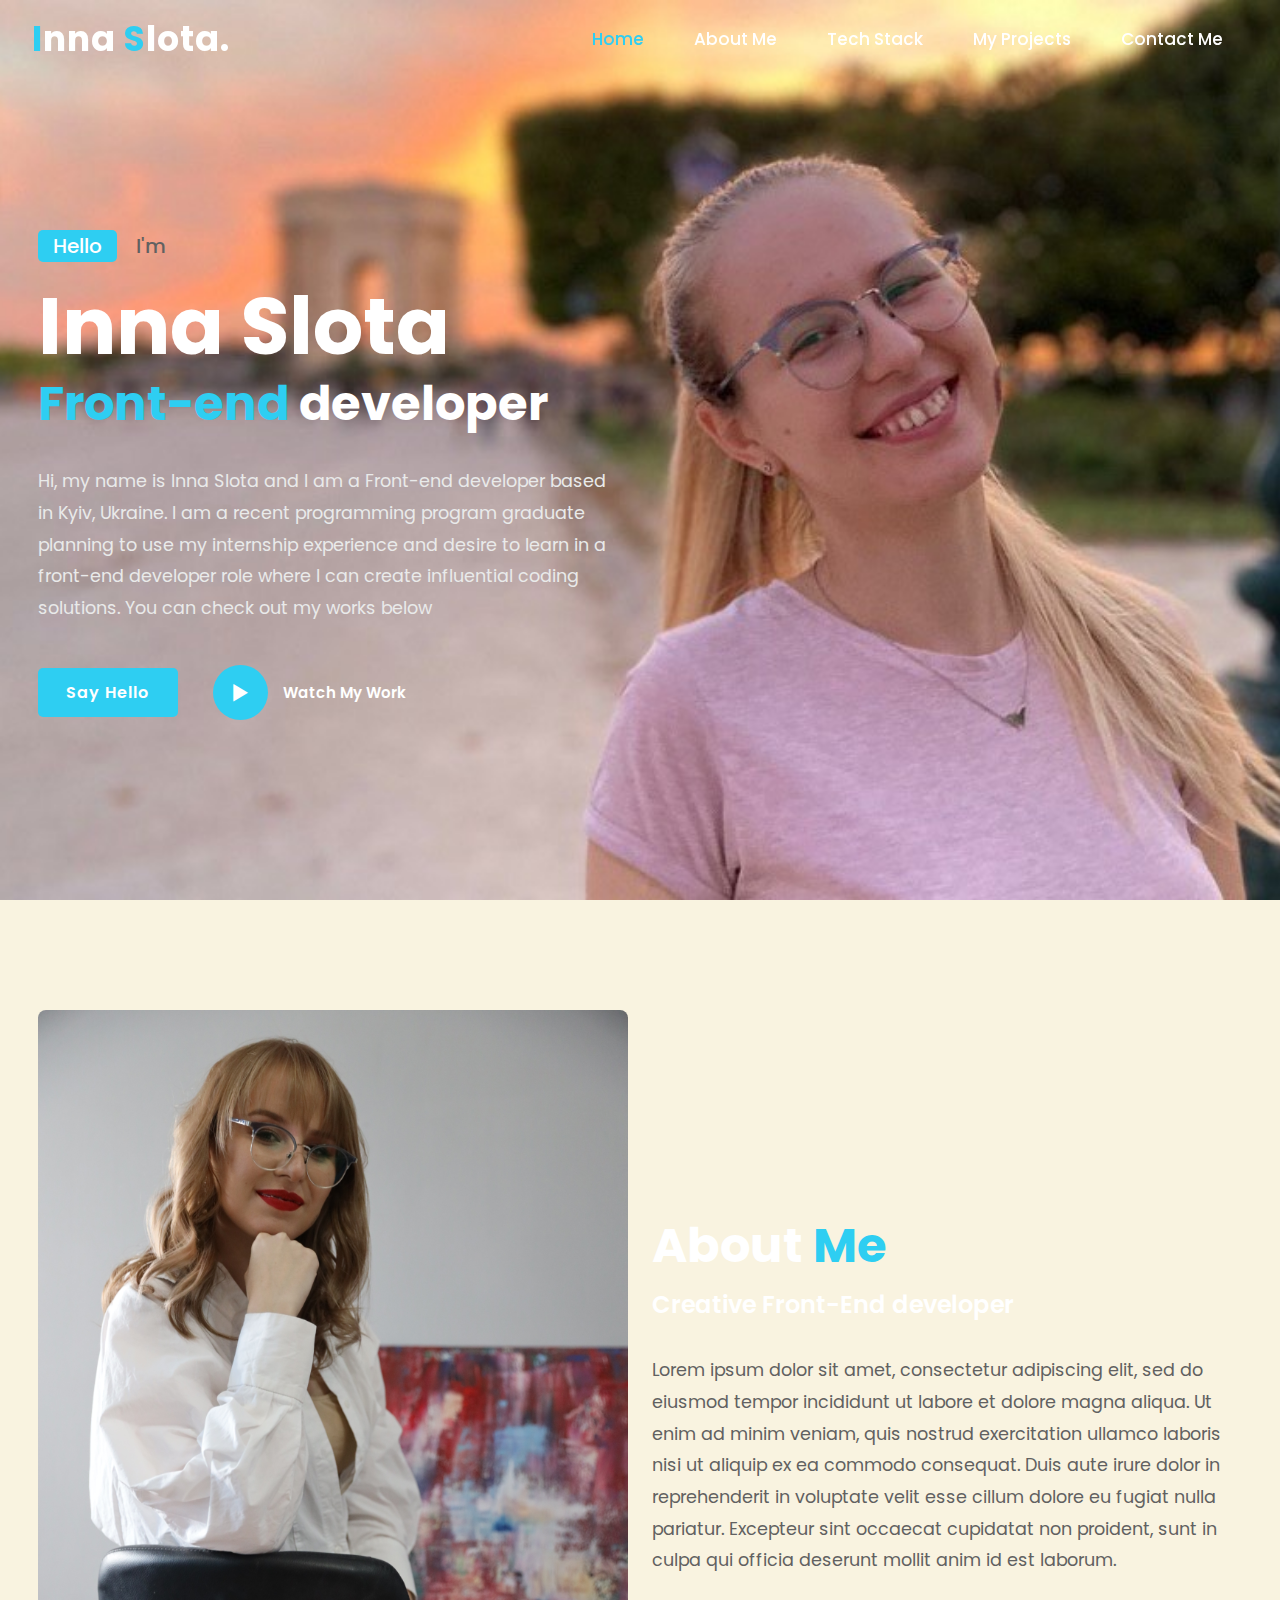
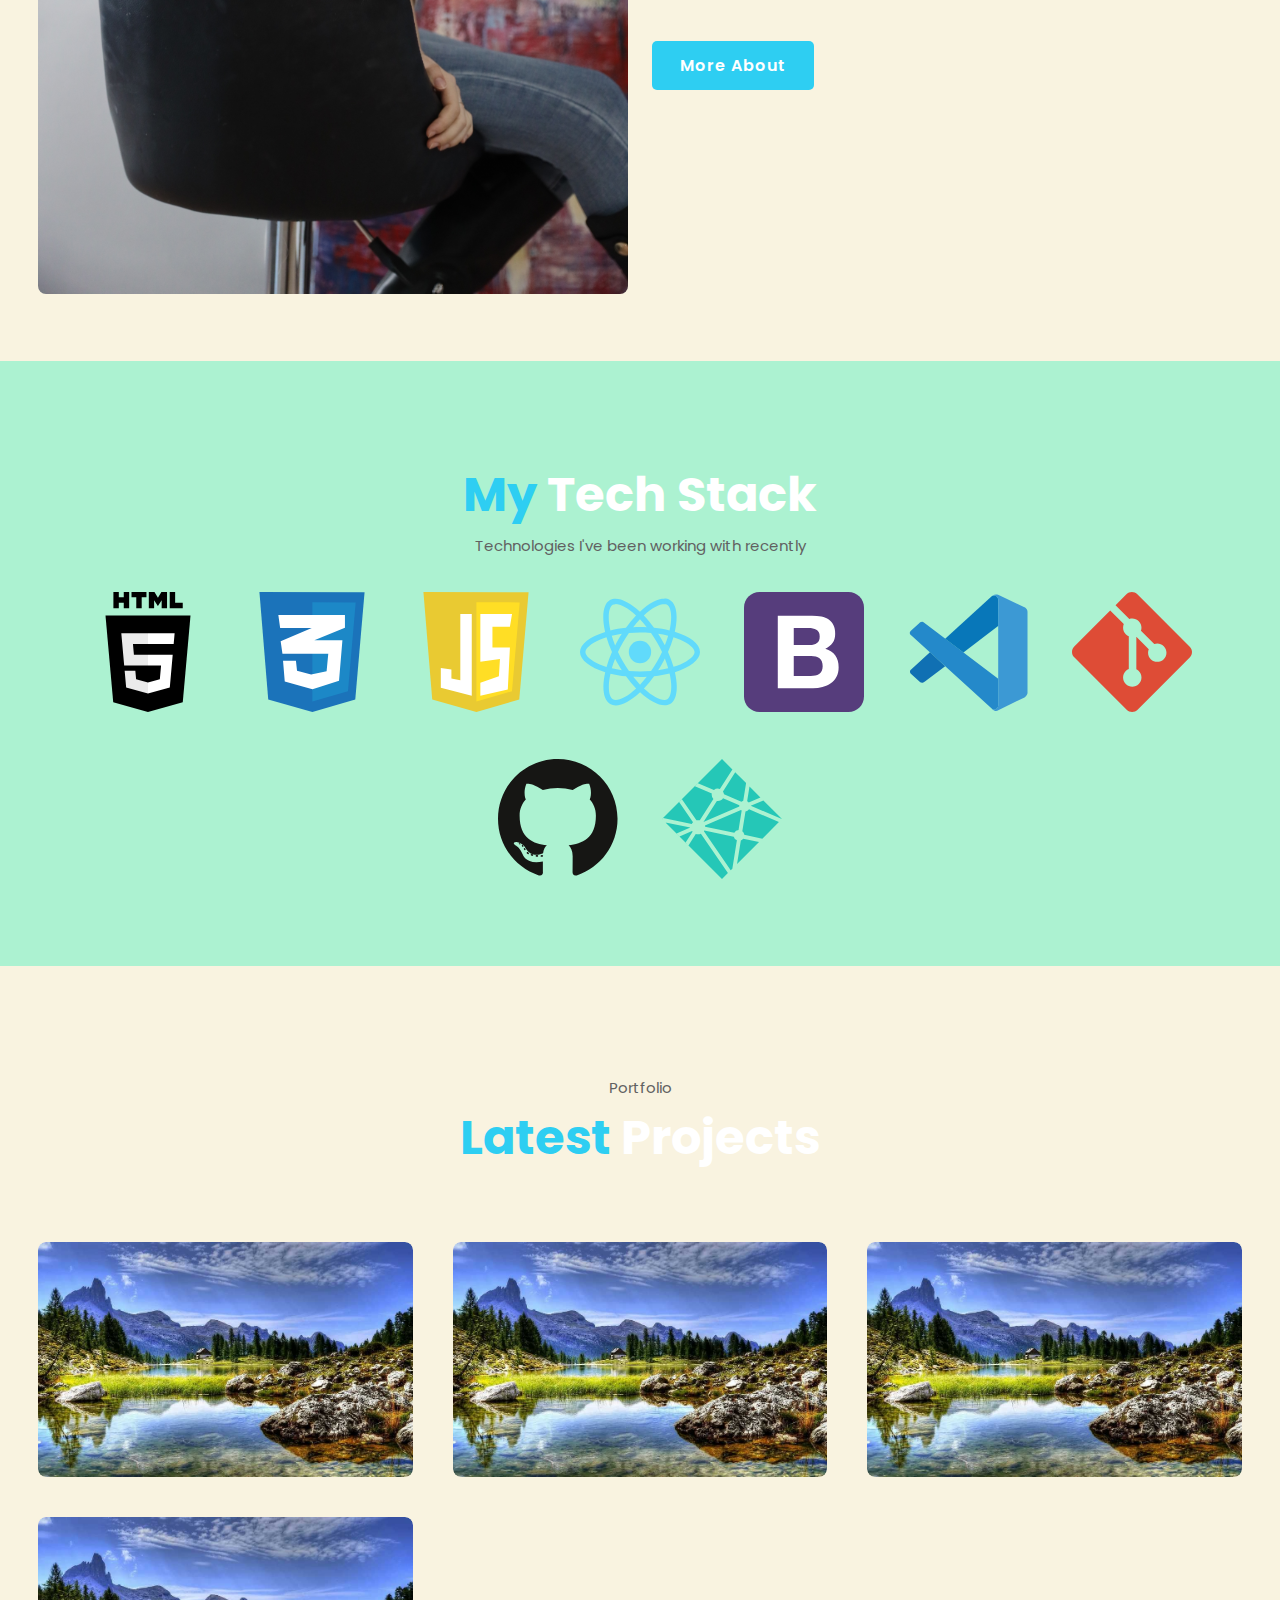
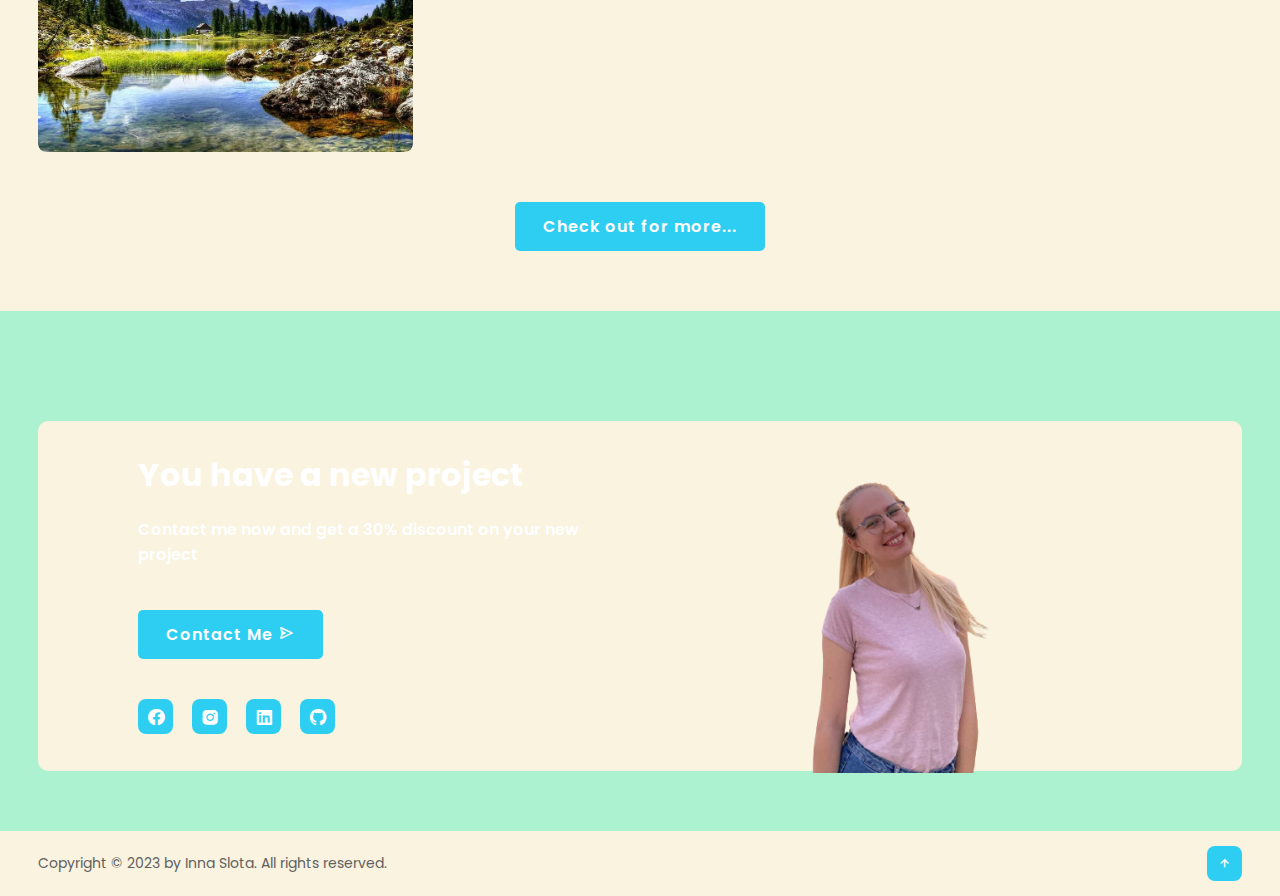
==== commit 778bd6f8: "Added Contact page and updated Contact section on the Homepage" ====
--- a/index.html
+++ b/index.html
@@ -157,39 +157,27 @@
     </section>
 
     <!--contact section design-->
-    <section class="contact" id="contact">
-      <div class="contact-text">
-        <h2>Contact <span>Me!</span></h2>
-        <h4>If You Have Any Project In Your Mind.</h4>
-        <p>Lorem Ipsum</p>
-        <div class="list">
-          <li><a href="#">+380661911118</a></li>
-          <li><a href="#">innaslota8@gmail.com</a></li>
-          <li><a href="#">Like Share & Subscribe</a></li>
+    <section class="contact-section" id="contact">
+      <div class="contact-container">
+        <div class="contact-text">
+          <h2>You have a new project</h2>
+          <h4>Contact me now and get a 30% discount on your new project</h4>
+
+          <a href="contact.html" class="btn"
+            >Contact Me <i class="bx bx-send"></i
+          ></a>
+
+          <div class="contact-icons">
+            <a href=""><i class="bx bxl-facebook-circle"></i></a>
+            <a href=""><i class="bx bxl-instagram-alt"></i></a>
+            <a href=""><i class="bx bxl-linkedin-square"></i></a>
+            <a href=""><i class="bx bxl-github"></i></a>
+          </div>
         </div>
 
-        <div class="contact-icons">
-          <a href=""><i class="bx bxl-facebook-circle"></i></a>
-          <a href=""><i class="bx bxl-instagram-alt"></i></a>
-          <a href=""><i class="bx bxl-linkedin-square"></i></a>
+        <div class="contact-image">
+          <img src="images/photo-n-bg.png" alt="" />
         </div>
-      </div>
-
-      <div class="contact-form">
-        <form action="">
-          <input type="name" placeholder="Your Name" required />
-          <input type="email" placeholder="Your Email Address" required />
-          <input type="" placeholder="Your Mobile Number" required />
-          <textarea
-            name=""
-            id=""
-            cols="35"
-            rows="10"
-            placeholder="How Can I Help You"
-            required
-          ></textarea>
-          <input type="submit" value="Send Message" class="submit" required />
-        </form>
       </div>
     </section>
 
--- a/styles/style.css
+++ b/styles/style.css
@@ -365,62 +365,58 @@
 
 /*design Contact section*/
 
-.contact {
+.contact-section {
   background: var(--second-bg-color);
+}
+
+.contact-container {
+  background-color: var(--bg-color);
+  border-radius: 10px;
   display: grid;
   grid-template-columns: repeat(2, 1fr);
   align-items: center;
   gap: 1.5rem;
+  width: 100%;
+  height: 350px;
+}
+
+.contact-image img {
+  position: relative;
+  top: 26px;
+  height: 300px;
+}
+
+.contact-text {
+  margin-left: 100px;
 }
 
 .contact-text h4 {
   color: var(--text-color);
   margin: 18px 0;
+  font-size: 16px;
+  font-weight: 600;
+}
+
+.contact-text h2 {
+  font-size: 2rem;
+  margin-top: 30px;
+}
+
+.contact-text a {
+  margin-top: 25px;
+}
+
+.contact-icons i {
+  height: 35px;
+  width: 35px;
+  background: var(--main-color);
+  color: var(--text-color);
   font-size: 20px;
-  font-weight: 600;
-}
-
-.contact-text h2 {
-  font-size: var(--h2-font);
-}
-
-.contact-text p {
-  color: var(--second-color);
-  font-size: var(--p-font);
-  line-height: 1.8;
-  margin-bottom: 30px;
-}
-
-.list {
-  margin-bottom: 2.8rem;
-}
-
-.list li {
-  margin-bottom: 12px;
-}
-
-.list li a {
-  display: block;
-  color: var(--second-color);
-  font-size: 14px;
-  transition: all 0.45s ease;
-}
-
-.list li a:hover {
-  color: var(--text-color);
-  transform: translate(5px);
-}
-
-.contact-icons i {
-  height: 45px;
-  width: 45px;
-  background: var(--main-color);
-  color: var(--text-color);
-  font-size: 22px;
   display: inline-flex;
   align-items: center;
   justify-content: center;
   border-radius: 8px;
+  margin-top: 40px;
   margin-right: 15px;
   transition: all 0.45s ease;
   margin-bottom: 2.8rem;
@@ -429,42 +425,6 @@
 .contact-icons i:hover {
   background: var(--text-color);
   color: var(--main-color);
-}
-
-.contact-form form {
-  position: relative;
-}
-
-.contact-form form input,
-form textarea {
-  width: 100%;
-  padding: 14px;
-  background: var(--bg-color);
-  color: var(--text-color);
-  border: none;
-  outline: none;
-  font-size: 15px;
-  border-radius: 8px;
-  margin-bottom: 10px;
-}
-
-.contact-form textarea {
-  resize: none;
-  height: 240px;
-}
-
-.contact-form .submit {
-  display: inline-block;
-  font-size: 16px;
-  background: var(--main-color);
-  color: var(--text-color);
-  width: 160px;
-  transition: all 0.45s ease;
-}
-
-.contact-form .submit:hover {
-  transform: scale(1.1);
-  cursor: pointer;
 }
 
 /*design End section*/
@@ -541,10 +501,6 @@
     width: 100%;
     height: auto;
     max-width: 100%;
-  }
-
-  .contact {
-    grid-template-columns: 1fr;
   }
 
   #menu-icon {
@@ -587,6 +543,17 @@
   }
 }
 
+@media (max-width: 1050px) {
+  .contact-image img {
+    display: none;
+  }
+
+  .contact-container {
+    grid-template-columns: 1fr;
+    background-color: var(--second-bg-color);
+  }
+}
+
 @media (max-width: 530px) {
   .stack-icons img {
     width: 90px;
@@ -619,6 +586,10 @@
   .last-text p {
     max-width: 250px;
   }
+
+  .contact-text {
+    margin-left: 10px;
+  }
 }
 
 @media (max-width: 360px) {
@@ -882,3 +853,114 @@
     top: 27% !important;
   }
 }
+
+/*Design contact page*/
+
+.contact {
+  background: var(--second-bg-color);
+  display: grid;
+  grid-template-columns: repeat(2, 1fr);
+  align-items: center;
+  gap: 1.5rem;
+}
+
+.contact-text-cp h4 {
+  color: var(--text-color);
+  margin: 18px 0;
+  font-size: 20px;
+  font-weight: 600;
+}
+
+.contact-text-cp h2 {
+  font-size: var(--h2-font);
+}
+
+.contact-text-cp p {
+  color: var(--second-color);
+  font-size: var(--p-font);
+  line-height: 1.8;
+  margin-bottom: 30px;
+}
+
+.list {
+  margin-bottom: 2.8rem;
+}
+
+.list li {
+  margin-bottom: 12px;
+}
+
+.list li a {
+  display: block;
+  color: var(--second-color);
+  font-size: 14px;
+  transition: all 0.45s ease;
+}
+
+.list li a:hover {
+  color: var(--text-color);
+  transform: translate(5px);
+}
+
+.contact-icons-cp i {
+  height: 45px;
+  width: 45px;
+  background: var(--main-color);
+  color: var(--text-color);
+  font-size: 22px;
+  display: inline-flex;
+  align-items: center;
+  justify-content: center;
+  border-radius: 8px;
+  margin-right: 15px;
+  transition: all 0.45s ease;
+  margin-bottom: 2.8rem;
+}
+
+.contact-icons-cp i:hover {
+  background: var(--text-color);
+  color: var(--main-color);
+}
+
+.contact-form form {
+  position: relative;
+}
+
+.contact-form form input,
+form textarea {
+  width: 100%;
+  padding: 14px;
+  background: var(--bg-color);
+  color: var(--text-color);
+  border: none;
+  outline: none;
+  font-size: 15px;
+  border-radius: 8px;
+  margin-bottom: 10px;
+}
+
+.contact-form textarea {
+  resize: none;
+  height: 240px;
+}
+
+.contact-form .submit {
+  display: inline-block;
+  font-size: 16px;
+  background: var(--main-color);
+  color: var(--text-color);
+  width: 160px;
+  transition: all 0.45s ease;
+}
+
+.contact-form .submit:hover {
+  transform: scale(1.1);
+  cursor: pointer;
+}
+
+/*responsiveness*/
+@media (max-width: 700px) {
+  .contact {
+    grid-template-columns: 1fr;
+  }
+}
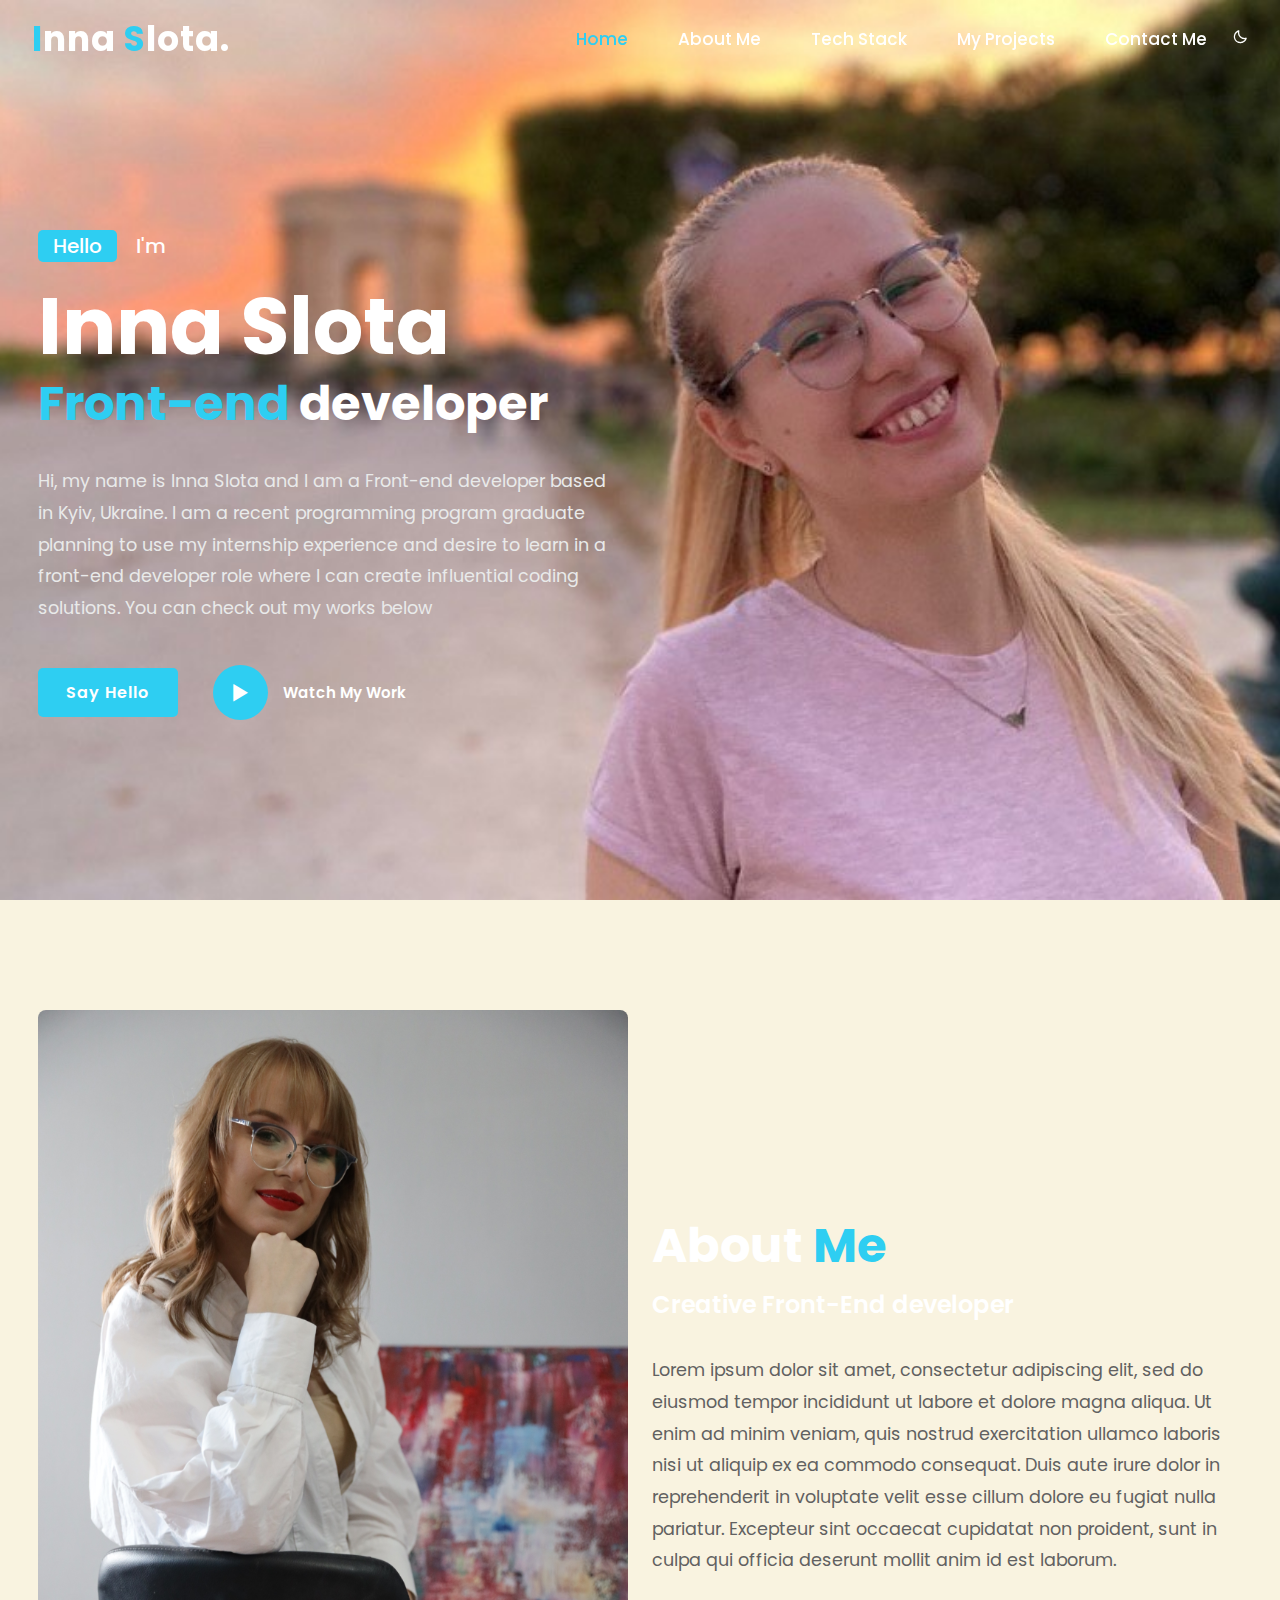
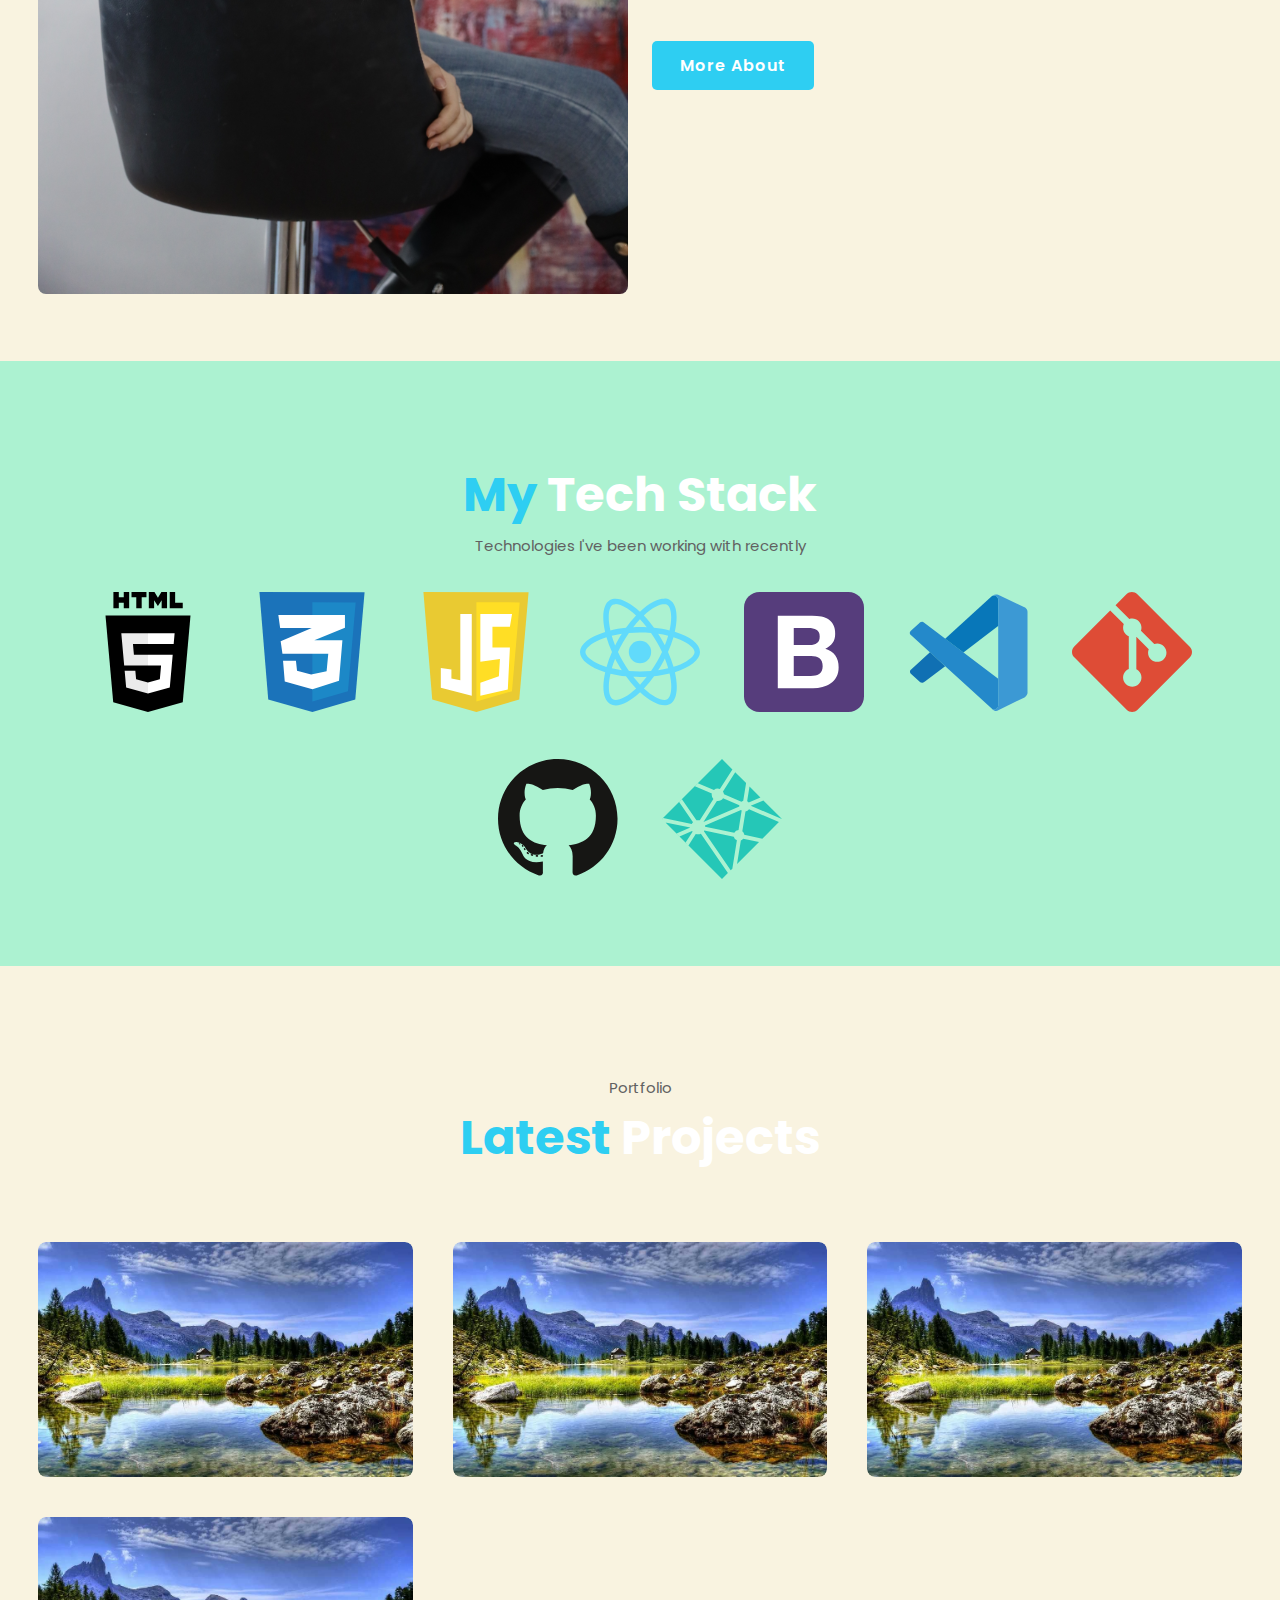
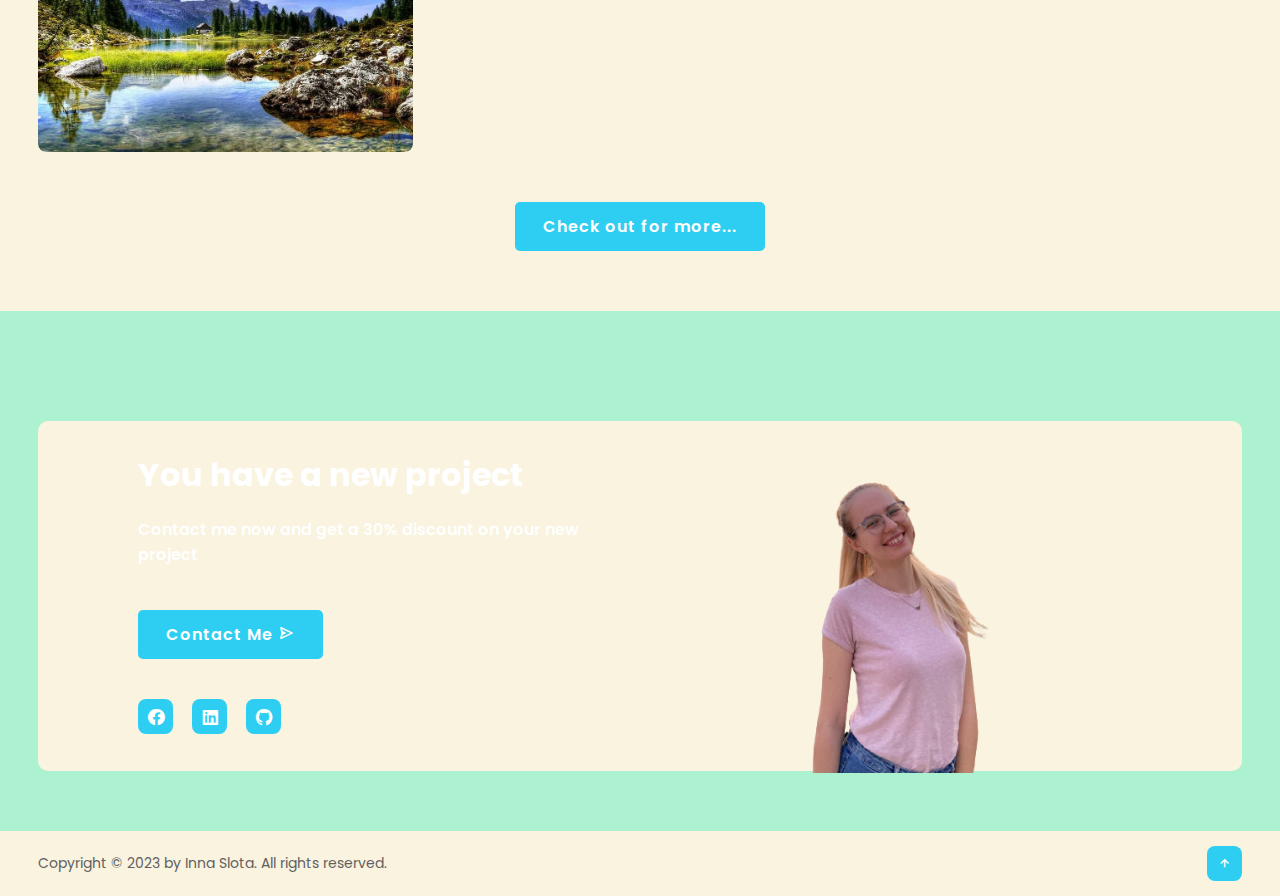
==== commit 6aaf25d5: "Updated code" ====
--- a/index.html
+++ b/index.html
@@ -36,6 +36,7 @@
         <li>
           <a href="#contact" class="navlink">Contact Me</a>
         </li>
+        <li><i class="bx bx-moon moon-icon"></i></li>
       </ul>
 
       <div class="bx bx-menu" id="menu-icon"></div>
@@ -168,10 +169,17 @@
           ></a>
 
           <div class="contact-icons">
-            <a href=""><i class="bx bxl-facebook-circle"></i></a>
-            <a href=""><i class="bx bxl-instagram-alt"></i></a>
-            <a href=""><i class="bx bxl-linkedin-square"></i></a>
-            <a href=""><i class="bx bxl-github"></i></a>
+            <a href="https://www.facebook.com/inna.slota" target="_blank"
+              ><i class="bx bxl-facebook-circle"></i
+            ></a>
+            <a
+              href="https://www.linkedin.com/in/inna-slota-546900160/"
+              target="_blank"
+              ><i class="bx bxl-linkedin-square"></i
+            ></a>
+            <a href="https://github.com/innaslota" target="_blank"
+              ><i class="bx bxl-github"></i
+            ></a>
           </div>
         </div>
 
--- a/styles/style.css
+++ b/styles/style.css
@@ -127,7 +127,7 @@
 
 .two {
   display: inline-block;
-  color: var(--second-color);
+  color: var(--text-color);
   font-size: 20px;
   font-weight: 500;
 }
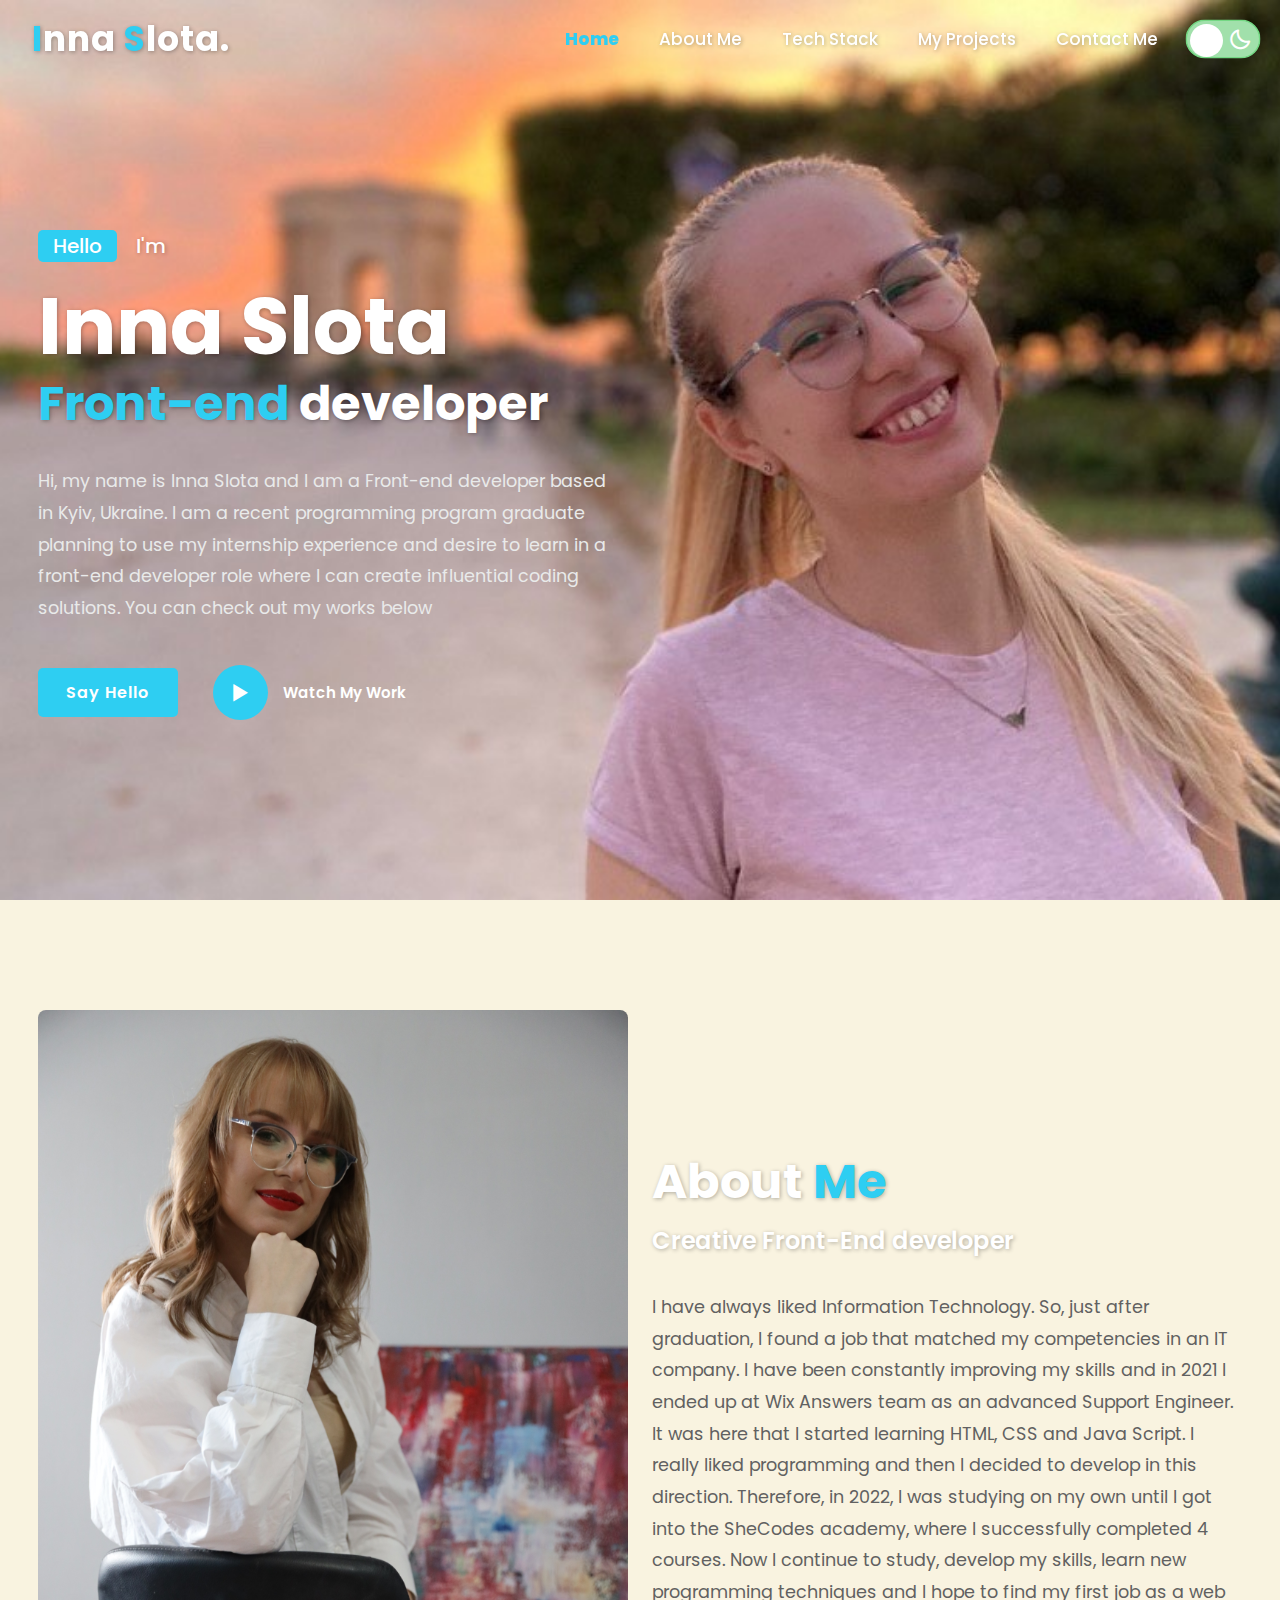
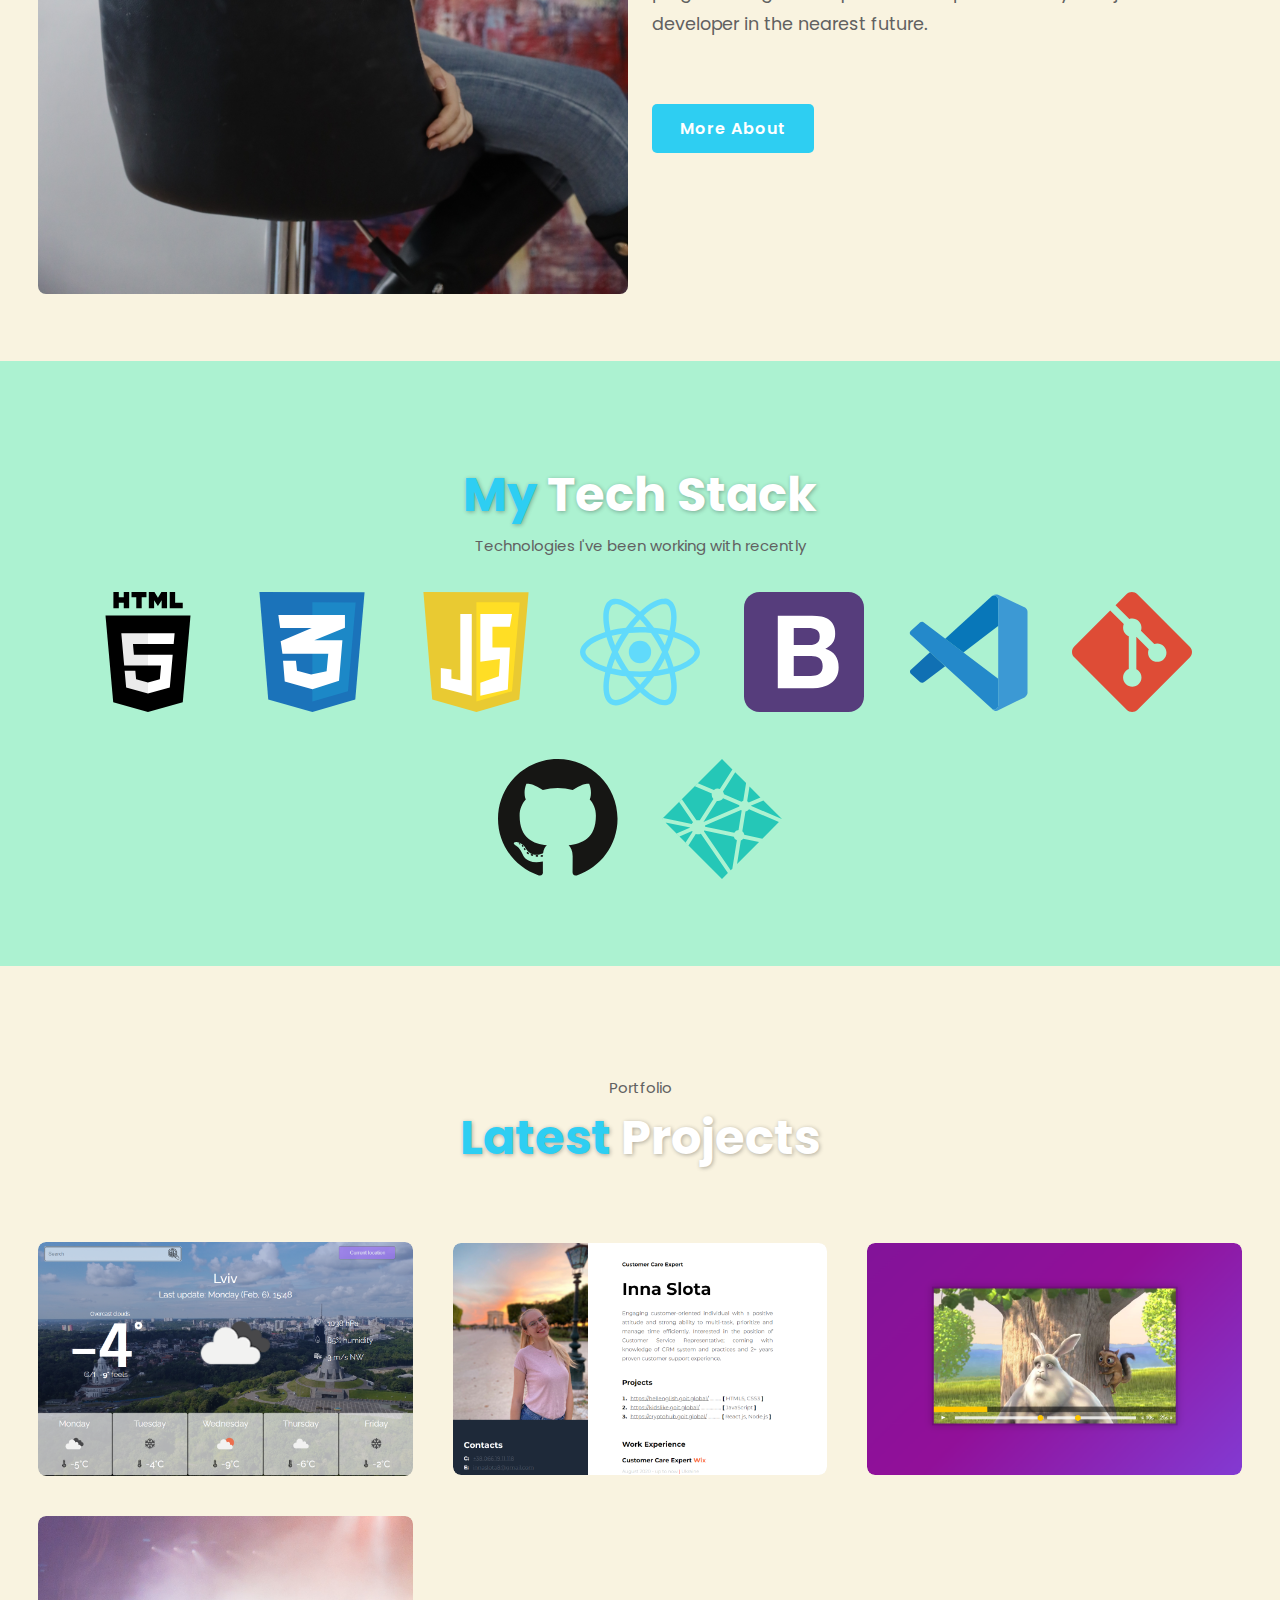
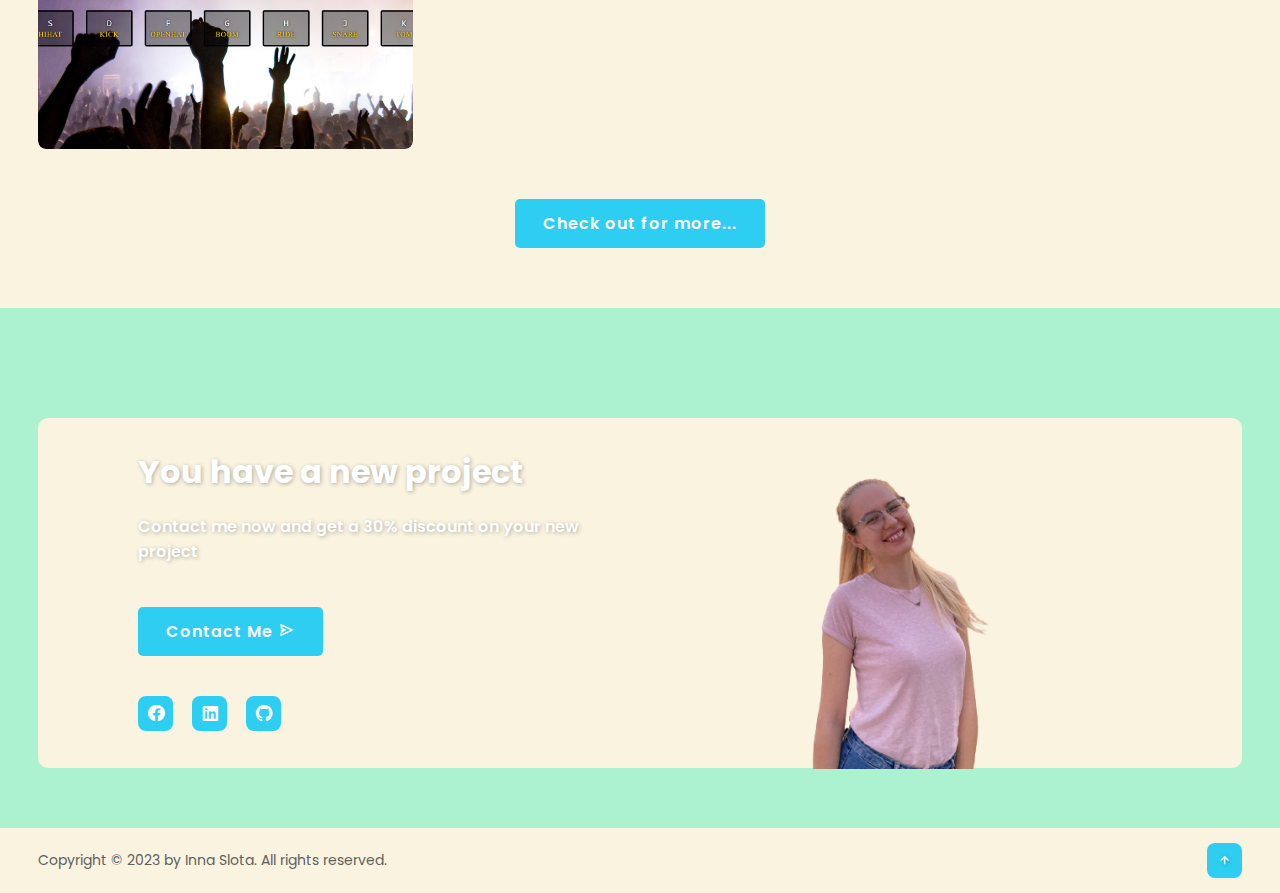
==== commit 1cc50437: "Added SEO and personal info" ====
--- a/index.html
+++ b/index.html
@@ -4,6 +4,10 @@
     <meta charset="UTF-8" />
     <meta http-equiv="X-UA-Compatible" content="IE=edge" />
     <meta name="viewport" content="width=device-width, initial-scale=1.0" />
+    <meta
+      name="description"
+      content="A Front-End Developer with entry-level experience specializing in web development, HTML, CSS and React"
+    />
     <title>Portfolio</title>
     <link rel="stylesheet" href="styles/style.css" />
     <link
@@ -18,25 +22,38 @@
   <body>
     <!--header design-->
     <header>
-      <a href="#" class="logo"><span>I</span>nna<span> S</span>lota.</a>
+      <a href="index.html" class="logo" title="Homepage"
+        ><span>I</span>nna<span> S</span>lota.</a
+      >
 
       <ul class="navlist">
         <li>
-          <a href="#home" class="active navlink">Home</a>
-        </li>
-        <li>
-          <a href="#about" class="navlink">About Me</a>
-        </li>
-        <li>
-          <a href="#techstack" class="navlink">Tech Stack</a>
-        </li>
-        <li>
-          <a href="#portfolio" class="navlink">My Projects</a>
-        </li>
-        <li>
-          <a href="#contact" class="navlink">Contact Me</a>
-        </li>
-        <li><i class="bx bx-moon moon-icon"></i></li>
+          <a href="#home" class="active navlink" title="Home">Home</a>
+        </li>
+        <li>
+          <a href="#about" class="navlink" title="About Me">About Me</a>
+        </li>
+        <li>
+          <a href="#techstack" class="navlink" title="Tech Stack">Tech Stack</a>
+        </li>
+        <li>
+          <a href="#portfolio" class="navlink" title="My Projects"
+            >My Projects</a
+          >
+        </li>
+        <li>
+          <a href="#contact" class="navlink" title="Contact Me">Contact Me</a>
+        </li>
+        <li class="theme-toggle">
+          <div>
+            <input type="checkbox" class="checkbox" id="chk" />
+            <label class="label" for="chk">
+              <i class="bx bx-sun" title="Ligth theme"></i>
+              <i class="bx bx-moon" title="Dark theme"></i>
+              <div class="ball"></div>
+            </label>
+          </div>
+        </li>
       </ul>
 
       <div class="bx bx-menu" id="menu-icon"></div>
@@ -59,8 +76,10 @@
           can check out my works below
         </p>
         <div class="button">
-          <a href="#" class="btn">Say Hello</a>
-          <a href="#" class="btn2"><i class="bx bx-play"></i> Watch My Work</a>
+          <a href="#contact" class="btn" title="Say Hello">Say Hello</a>
+          <a href="#portfolio" class="btn2"
+            ><i class="bx bx-play" title="Watch My Work"></i> Watch My Work</a
+          >
         </div>
       </div>
     </section>
@@ -75,15 +94,18 @@
         <h2>About <span>Me</span></h2>
         <h4>Creative Front-End developer</h4>
         <p>
-          Lorem ipsum dolor sit amet, consectetur adipiscing elit, sed do
-          eiusmod tempor incididunt ut labore et dolore magna aliqua. Ut enim ad
-          minim veniam, quis nostrud exercitation ullamco laboris nisi ut
-          aliquip ex ea commodo consequat. Duis aute irure dolor in
-          reprehenderit in voluptate velit esse cillum dolore eu fugiat nulla
-          pariatur. Excepteur sint occaecat cupidatat non proident, sunt in
-          culpa qui officia deserunt mollit anim id est laborum.
+          I have always liked Information Technology. So, just after graduation,
+          I found a job that matched my competencies in an IT company. I have
+          been constantly improving my skills and in 2021 I ended up at Wix
+          Answers team as an advanced Support Engineer. It was here that I
+          started learning HTML, CSS and Java Script. I really liked programming
+          and then I decided to develop in this direction. Therefore, in 2022, I
+          was studying on my own until I got into the SheCodes academy, where I
+          successfully completed 4 courses. Now I continue to study, develop my
+          skills, learn new programming techniques and I hope to find my first
+          job as a web developer in the nearest future.
         </p>
-        <a href="about.html" class="btn">More About</a>
+        <a href="about.html" class="btn" title="More About Me">More About</a>
       </div>
     </section>
 
@@ -116,44 +138,69 @@
 
       <div class="portfolio-content">
         <div class="row">
-          <img src="images/Сочинение-на-тему-Природа.jpeg" alt="" />
-          <div class="layer">
-            <h5>Visual Design</h5>
-            <p>Lorem ipsum</p>
-            <a href="#"><i class="bx bx-link"></i></a>
-          </div>
-        </div>
-
-        <div class="row">
-          <img src="images/Сочинение-на-тему-Природа.jpeg" alt="" />
-          <div class="layer">
-            <h5>Visual Design</h5>
-            <p>Lorem ipsum</p>
-            <a href="#"><i class="bx bx-link"></i></a>
-          </div>
-        </div>
-
-        <div class="row">
-          <img src="images/Сочинение-на-тему-Природа.jpeg" alt="" />
-          <div class="layer">
-            <h5>Visual Design</h5>
-            <p>Lorem ipsum</p>
-            <a href="#"><i class="bx bx-link"></i></a>
-          </div>
-        </div>
-
-        <div class="row">
-          <img src="images/Сочинение-на-тему-Природа.jpeg" alt="" />
-          <div class="layer">
-            <h5>Visual Design</h5>
-            <p>Lorem ipsum</p>
-            <a href="#"><i class="bx bx-link"></i></a>
+          <img src="images/weather-app-prj.png" alt="Weather App" />
+          <div class="layer">
+            <h5>Weather App</h5>
+            <p>
+              You can choose any existing city to find out the temperature, wind
+              speed, humidity, atmosphere pressure and 5 days forecast for it
+            </p>
+            <a
+              href="https://prismatic-ganache-6fa35b.netlify.app/"
+              target="_blank"
+              ><i class="bx bx-link" title="Weather App Link"></i
+            ></a>
+          </div>
+        </div>
+
+        <div class="row">
+          <img src="images/cv-prj.png" alt="CV" />
+          <div class="layer">
+            <h5>My Curriculum Vitae</h5>
+            <p>Landing page of my CV using HTML and CSS</p>
+            <a href="https://keen-bose-daaafc.netlify.app/" target="_blank"
+              ><i class="bx bx-link" title="CV Link"></i
+            ></a>
+          </div>
+        </div>
+
+        <div class="row">
+          <img src="images/video-player-prj.png" alt="Video Player" />
+          <div class="layer">
+            <h5>Video Player</h5>
+            <p>
+              Watch a movie, change the volume and the speed, skip 10 or 25
+              seconds
+            </p>
+            <a
+              href="https://marvelous-lokum-3e2ae7.netlify.app/"
+              target="_blank"
+              ><i class="bx bx-link" title="Video Player Link"></i
+            ></a>
+          </div>
+        </div>
+
+        <div class="row">
+          <img src="images/drum-kit-prj.png" alt="Drum Kit" />
+          <div class="layer">
+            <h5>Drum Kit</h5>
+            <p>
+              Play the drums using your keyboard. Press the key displayed on the
+              screen on your keyboard and get the drum sound
+            </p>
+            <a
+              href="https://chipper-croissant-29fdee.netlify.app/"
+              target="_blank"
+              ><i class="bx bx-link" title="Drum Kit Link"></i
+            ></a>
           </div>
         </div>
       </div>
 
       <div class="portfolio-button">
-        <a class="btn" href="projects.html">Check out for more...</a>
+        <a class="btn" href="projects.html" title="Check out for more projects"
+          >Check out for more...</a
+        >
       </div>
     </section>
 
@@ -164,21 +211,21 @@
           <h2>You have a new project</h2>
           <h4>Contact me now and get a 30% discount on your new project</h4>
 
-          <a href="contact.html" class="btn"
-            >Contact Me <i class="bx bx-send"></i
+          <a href="contact.html" class="btn" title="Contact Me"
+            >Contact Me <i class="bx bx-send" title="Send"></i
           ></a>
 
           <div class="contact-icons">
             <a href="https://www.facebook.com/inna.slota" target="_blank"
-              ><i class="bx bxl-facebook-circle"></i
+              ><i class="bx bxl-facebook-circle" title="Facebook"></i
             ></a>
             <a
               href="https://www.linkedin.com/in/inna-slota-546900160/"
               target="_blank"
-              ><i class="bx bxl-linkedin-square"></i
+              ><i class="bx bxl-linkedin-square" title="LinkedIn"></i
             ></a>
             <a href="https://github.com/innaslota" target="_blank"
-              ><i class="bx bxl-github"></i
+              ><i class="bx bxl-github" title="Github"></i
             ></a>
           </div>
         </div>
@@ -196,7 +243,7 @@
       </div>
 
       <div class="top">
-        <a href="#home"><i class="bx bx-up-arrow-alt"></i></a>
+        <a href="#home"><i class="bx bx-up-arrow-alt" title="Go up"></i></a>
       </div>
     </section>
 
--- a/styles/style.css
+++ b/styles/style.css
@@ -12,6 +12,7 @@
   --bg-color: #f9f3e0;
   --second-bg-color: #acf2d1;
   --text-color: #fff;
+  --text-shadow: 1px 1px 4px rgba(0, 0, 0, 0.3);
   --second-color: rgb(97, 97, 97);
   --main-color: #2ecef2;
   --third-color: #65e5a9;
@@ -23,6 +24,28 @@
 body {
   background: var(--bg-color);
   color: var(--text-color);
+}
+
+h2 {
+  text-shadow: var(--text-shadow);
+}
+
+.light {
+  --bg-color: #f9f3e0;
+  --second-bg-color: #acf2d1;
+  --text-color: #fff;
+  --second-color: rgb(97, 97, 97);
+  --main-color: #2ecef2;
+  --third-color: #65e5a9;
+}
+
+.dark {
+  --bg-color: #5b5b59;
+  --second-bg-color: #237d53;
+  --text-color: #fff;
+  --second-color: rgb(185, 183, 183);
+  --main-color: #086eda;
+  --third-color: #1fcf7d;
 }
 
 header {
@@ -52,6 +75,7 @@
 
 .logo {
   color: var(--text-color);
+  text-shadow: var(--text-shadow);
   font-size: 35px;
   font-weight: 700;
   letter-spacing: 1px;
@@ -67,11 +91,15 @@
 
 .navlist a {
   color: var(--text-color);
-  text-shadow: #304c67;
+  text-shadow: 1px 1px 4px rgba(0, 0, 0, 0.3);
   font-size: 17px;
   font-weight: 500;
-  margin: 0 25px;
+  margin: 0 20px;
   transition: all 0.45s ease;
+}
+
+.navlist .theme-toggle {
+  margin-left: 20px;
 }
 
 .navlist a:hover {
@@ -80,11 +108,14 @@
 
 .navlist a.active {
   color: var(--main-color);
+  font-weight: 800;
+  text-shadow: 0px 0px 0px rgba(0, 0, 0, 0);
 }
 
 #menu-icon {
   font-size: 35px;
   color: var(--text-color);
+  text-shadow: var(--text-shadow);
   z-index: 10001;
   cursor: pointer;
   margin-left: 25px;
@@ -128,6 +159,7 @@
 .two {
   display: inline-block;
   color: var(--text-color);
+  text-shadow: var(--text-shadow);
   font-size: 20px;
   font-weight: 500;
 }
@@ -136,12 +168,14 @@
   font-size: var(--big-font);
   font-weight: 700;
   color: var(--text-color);
+  text-shadow: var(--text-shadow);
   line-height: 1.1;
   margin: 0 0 8px;
 }
 
 .home-text h3 {
   color: var(--text-color);
+  text-shadow: var(--text-shadow);
   margin: 0 0 35px;
   font-size: 3rem;
   font-weight: 700;
@@ -232,6 +266,7 @@
   font-size: 24px;
   font-weight: 600;
   color: var(--text-color);
+  text-shadow: var(--text-shadow);
   line-height: 1.7;
   margin: 15px 0 30px;
 }
@@ -321,12 +356,13 @@
 
 .layer h5 {
   font-size: 20px;
+  color: var(--third-color);
   font-weight: 600;
   margin-bottom: 15px;
 }
 
 .layer p {
-  color: var(--second-color);
+  color: var(--text-color);
   font-size: 1rem;
   line-height: 1.8;
 }
@@ -392,6 +428,7 @@
 
 .contact-text h4 {
   color: var(--text-color);
+  text-shadow: var(--text-shadow);
   margin: 18px 0;
   font-size: 16px;
   font-weight: 600;
@@ -449,6 +486,7 @@
   border-radius: 8px;
   font-size: 15px;
   color: var(--text-color);
+  text-shadow: var(--text-shadow);
   background: var(--main-color);
 }
 
@@ -487,7 +525,7 @@
   }
 }
 
-@media (max-width: 920px) {
+@media (max-width: 960px) {
   .about {
     grid-template-columns: 1fr;
   }
@@ -536,6 +574,12 @@
 
   .navlist.open {
     top: 100%;
+    height: 400px;
+  }
+
+  .navlist .theme-toggle {
+    margin-left: 30px;
+    margin-top: 20px;
   }
 
   .home-text p {
@@ -964,3 +1008,49 @@
     grid-template-columns: 1fr;
   }
 }
+
+/* dark theme toggle*/
+
+.checkbox {
+  opacity: 0;
+  position: absolute;
+}
+
+.label {
+  background-color: rgb(161, 224, 171);
+  border: 1px solid rgb(116, 216, 132);
+  border-radius: 50px;
+  cursor: pointer;
+  display: flex;
+  align-items: center;
+  justify-content: space-between;
+  padding: 5px;
+  position: relative;
+  height: 26px;
+  width: 50px;
+  transform: scale(1.5);
+}
+
+.label .ball {
+  background-color: #fff;
+  border-radius: 50%;
+  position: absolute;
+  top: 2px;
+  left: 2px;
+  height: 22px;
+  width: 22px;
+  transform: translateX(0px);
+  transition: transform 0.2s linear;
+}
+
+.checkbox:checked + .label .ball {
+  transform: translateX(24px);
+}
+
+.bx-moon {
+  color: #ffffff;
+}
+
+.bx-sun {
+  color: #ffffff;
+}
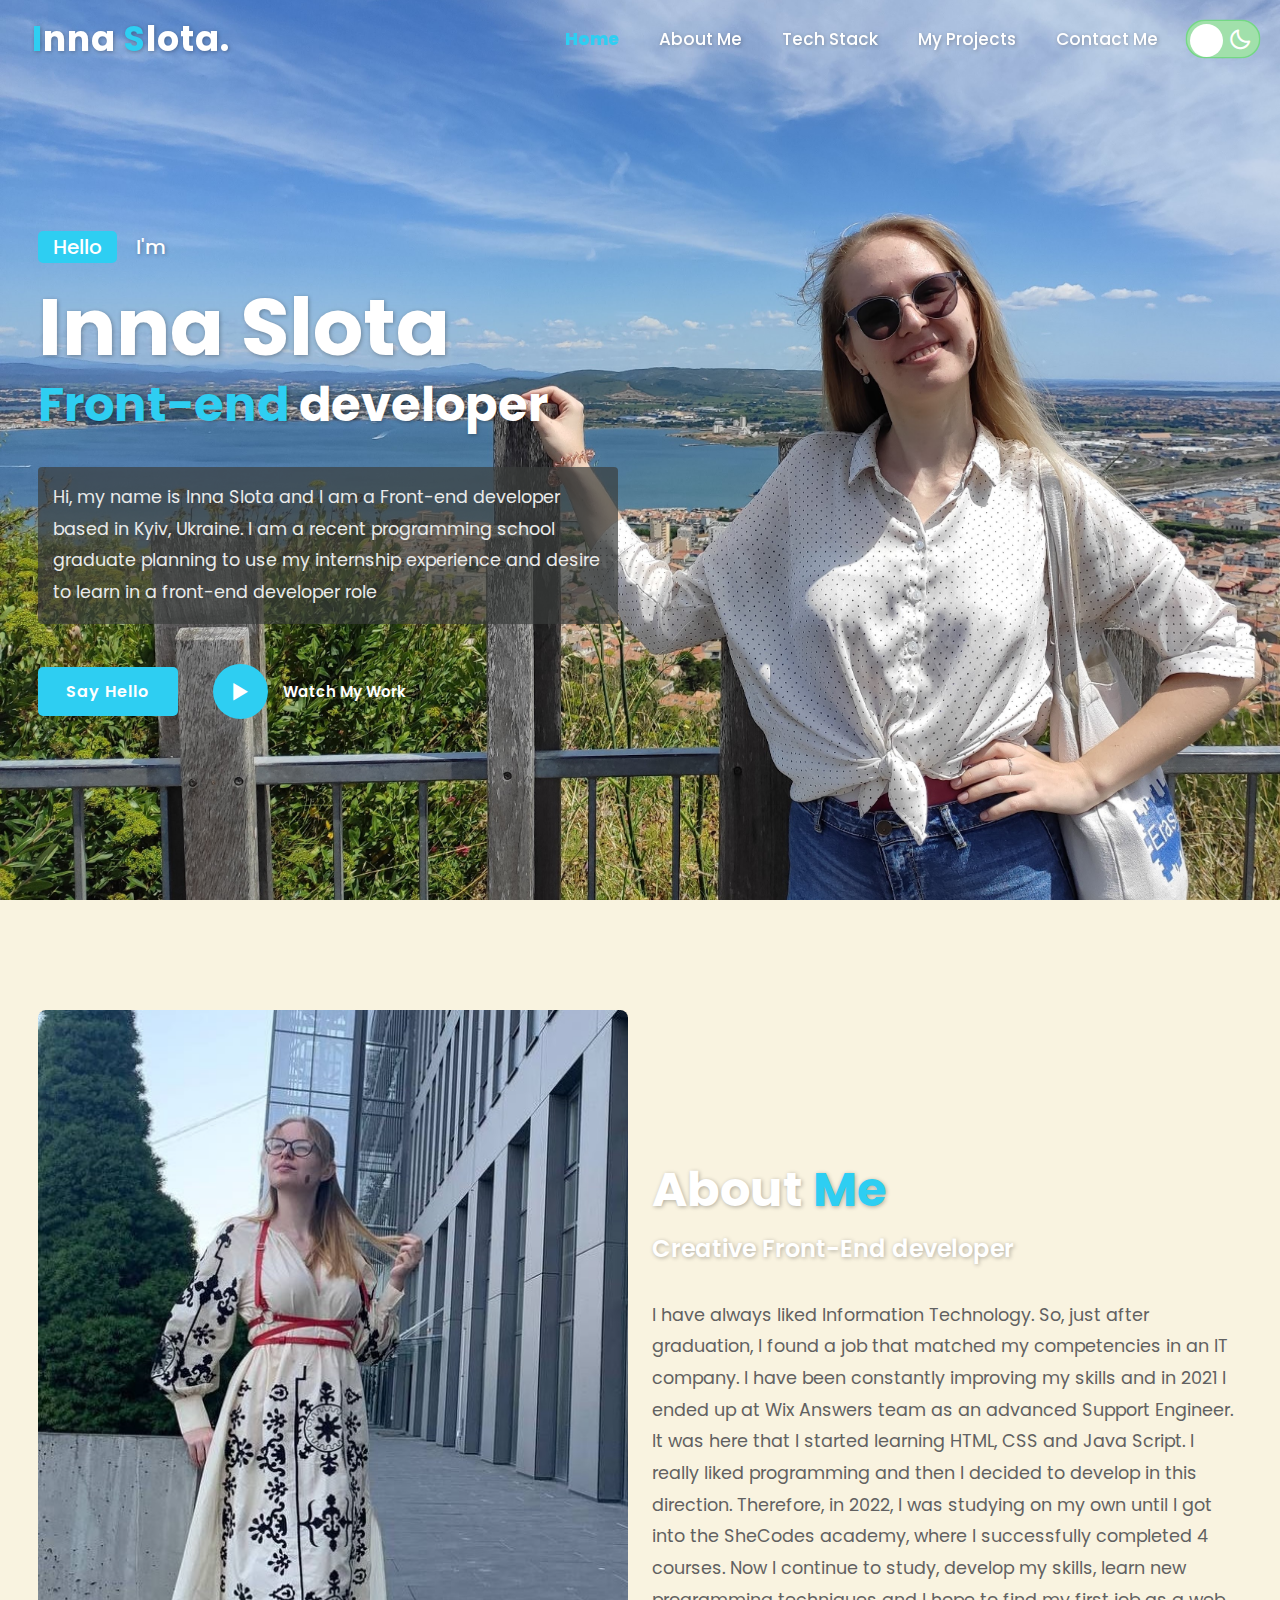
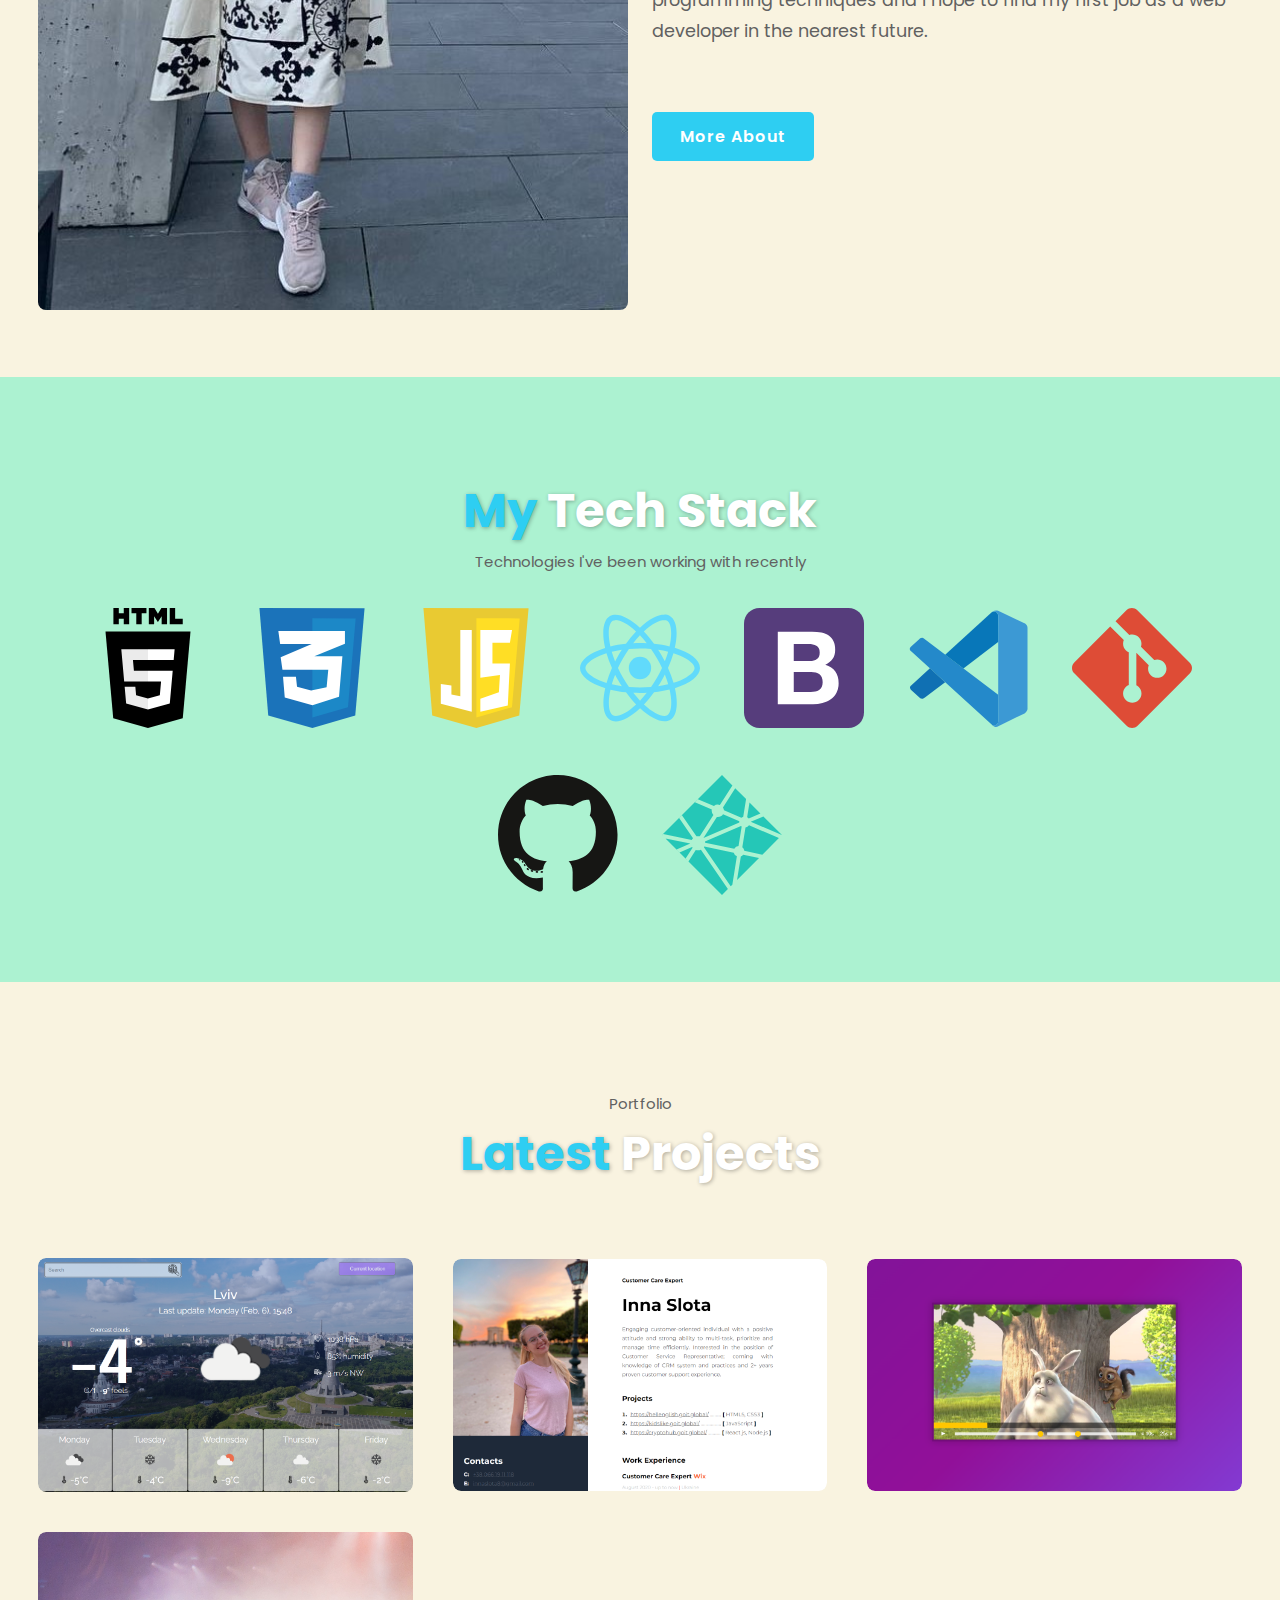
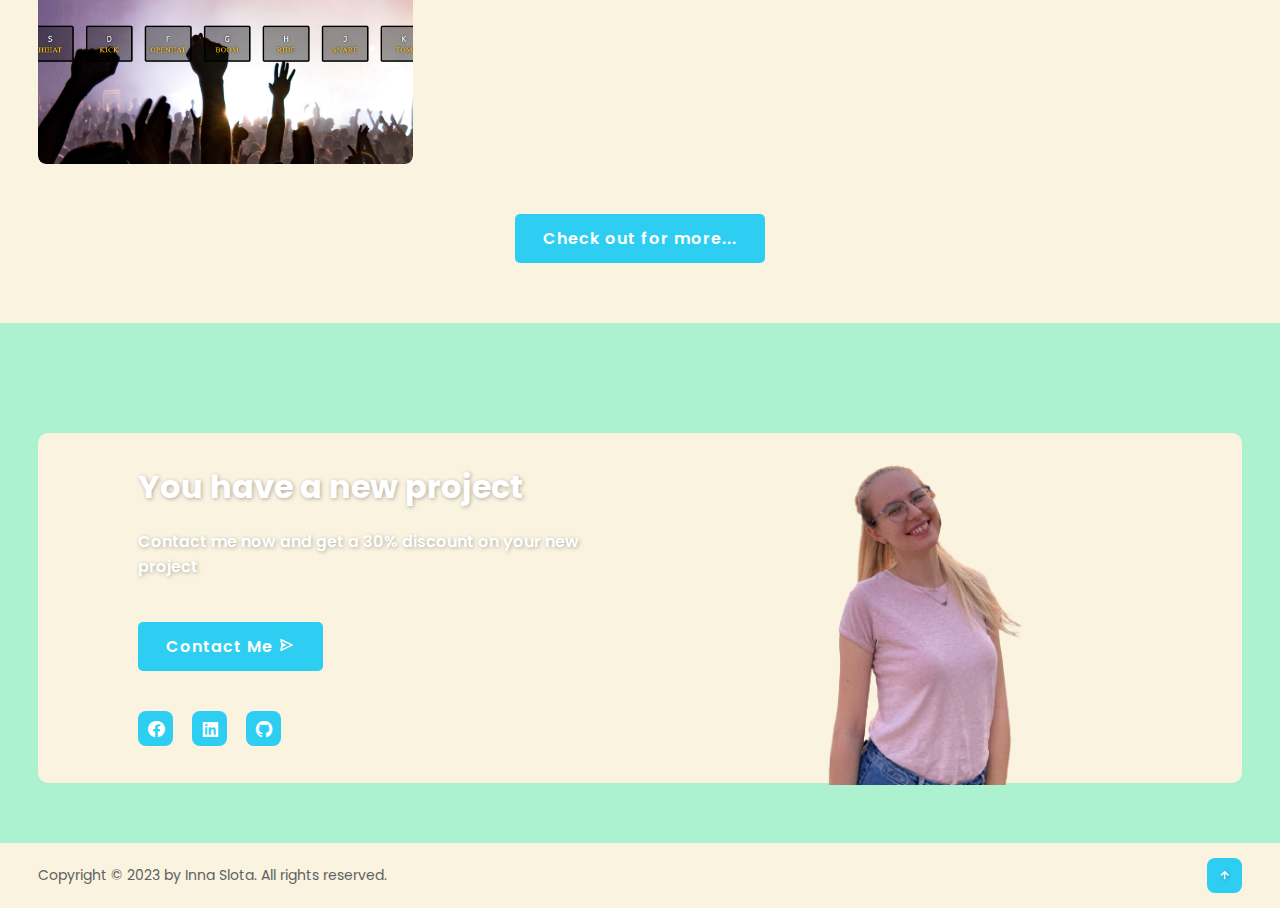
==== commit f200149c: "Updated photos and added JS to change active navlink on scroll of the page" ====
--- a/index.html
+++ b/index.html
@@ -70,10 +70,9 @@
         <h3><span>Front-end</span> developer</h3>
         <p>
           Hi, my name is Inna Slota and I am a Front-end developer based in
-          Kyiv, Ukraine. I am a recent programming program graduate planning to
+          Kyiv, Ukraine. I am a recent programming school graduate planning to
           use my internship experience and desire to learn in a front-end
-          developer role where I can create influential coding solutions. You
-          can check out my works below
+          developer role
         </p>
         <div class="button">
           <a href="#contact" class="btn" title="Say Hello">Say Hello</a>
@@ -87,7 +86,7 @@
     <!--about section design-->
     <section class="about" id="about">
       <div class="about-img">
-        <img src="images/6I7A5050.JPG" alt="about-me-photo" />
+        <img src="images/about-photo.jpg" alt="about-me-photo" />
       </div>
 
       <div class="about-text">
--- a/styles/style.css
+++ b/styles/style.css
@@ -67,9 +67,9 @@
   background: linear-gradient(
     180deg,
     rgba(249, 243, 224, 1) 0%,
-    rgba(46, 206, 242, 1) 280%
+    rgb(46, 195, 225) 180%
   );
-  border-bottom: 1px solid #b0e4f0;
+  border-bottom: 1px solid #84d1ea;
   padding: 12px 15%;
 }
 
@@ -124,14 +124,14 @@
 
 /*design Home section*/
 section {
-  padding: 160px 15% 120px;
+  padding: 140px 15% 120px;
 }
 
 .home {
   position: relative;
   height: 100vh;
   width: 100%;
-  background-image: url(../images/background.jpg);
+  background-image: url(../images/bg5.jpg);
   background-size: cover;
   background-position: center;
   display: flex;
@@ -188,6 +188,9 @@
   line-height: 1.8;
   margin-bottom: 40px;
   width: 580px;
+  background-color: #393d3bb1;
+  border-radius: 4px;
+  padding: 15px;
 }
 
 .button {
@@ -418,8 +421,8 @@
 
 .contact-image img {
   position: relative;
-  top: 26px;
-  height: 300px;
+  top: 11px;
+  height: 330px;
 }
 
 .contact-text {
@@ -709,7 +712,7 @@
 }
 
 .qualification_button:hover {
-  color: var(--main-color);
+  transform: scale(1.1);
 }
 
 .qualification-icon {
